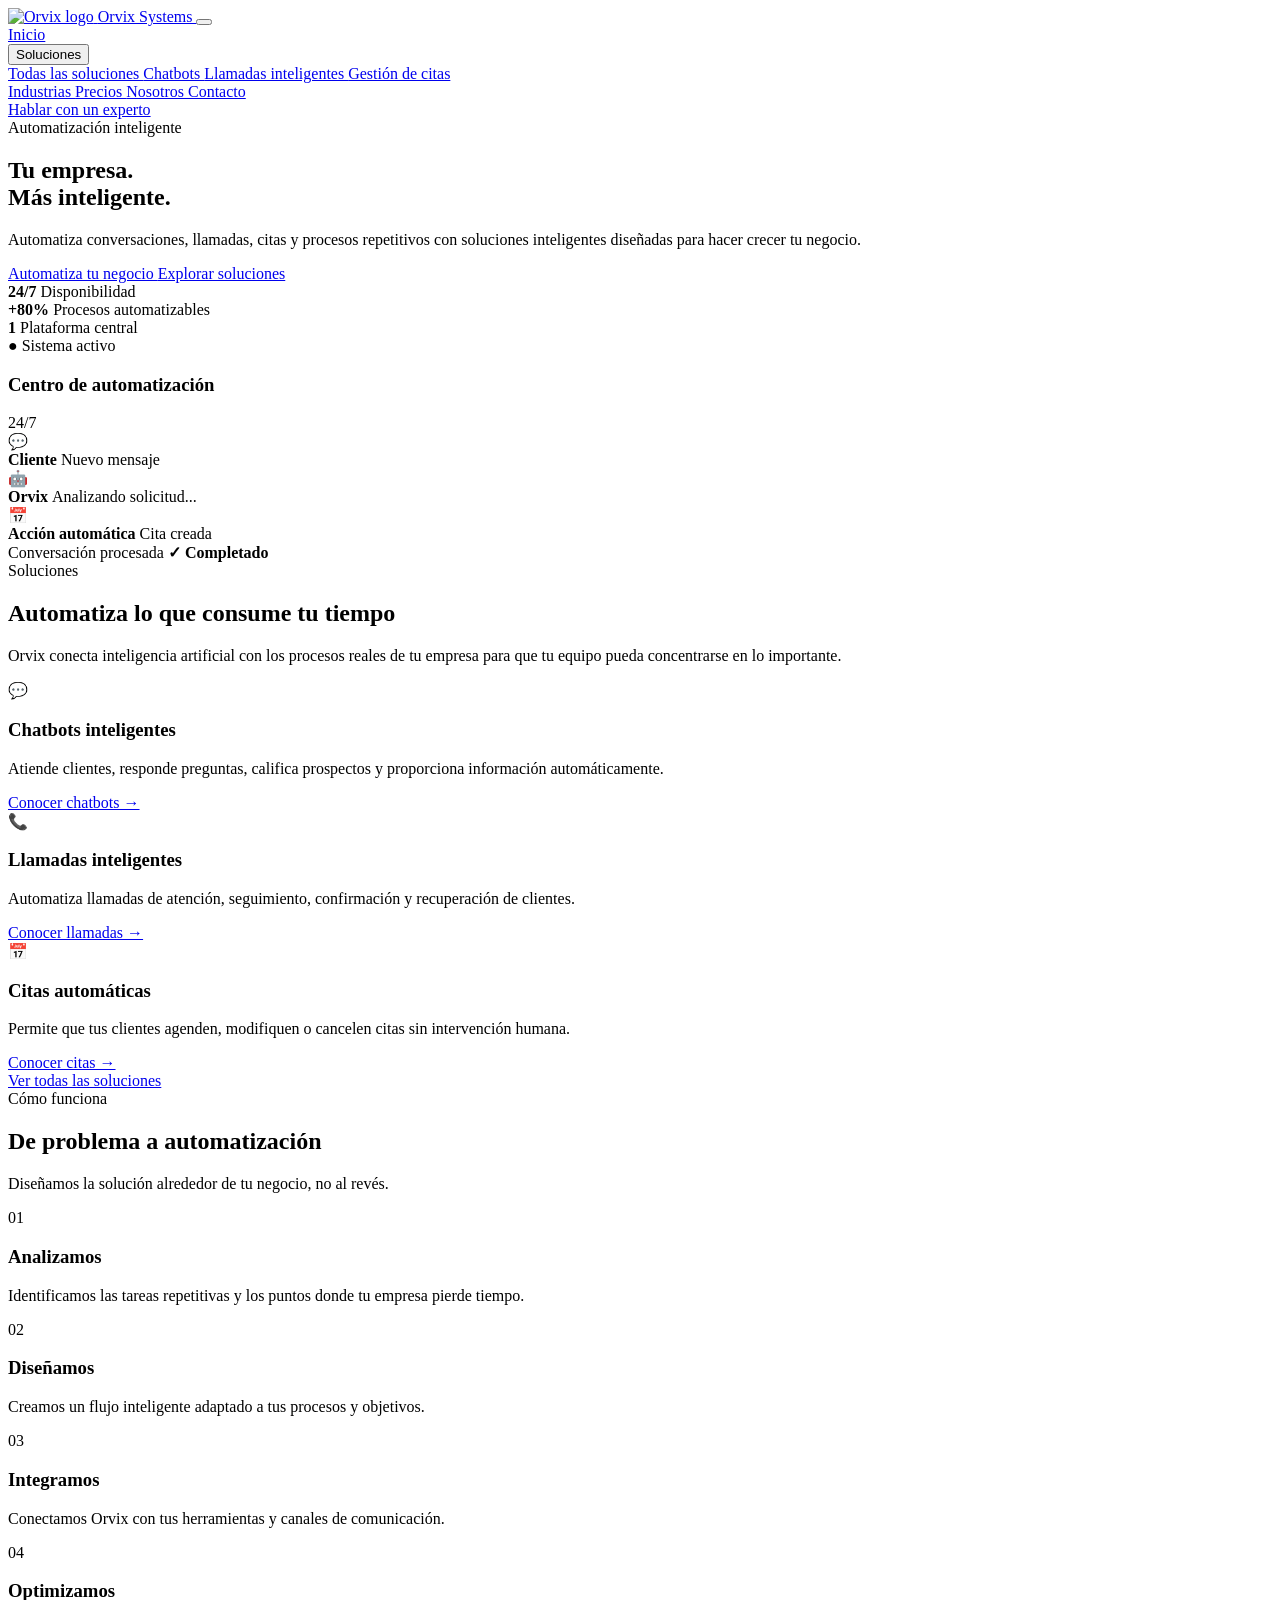
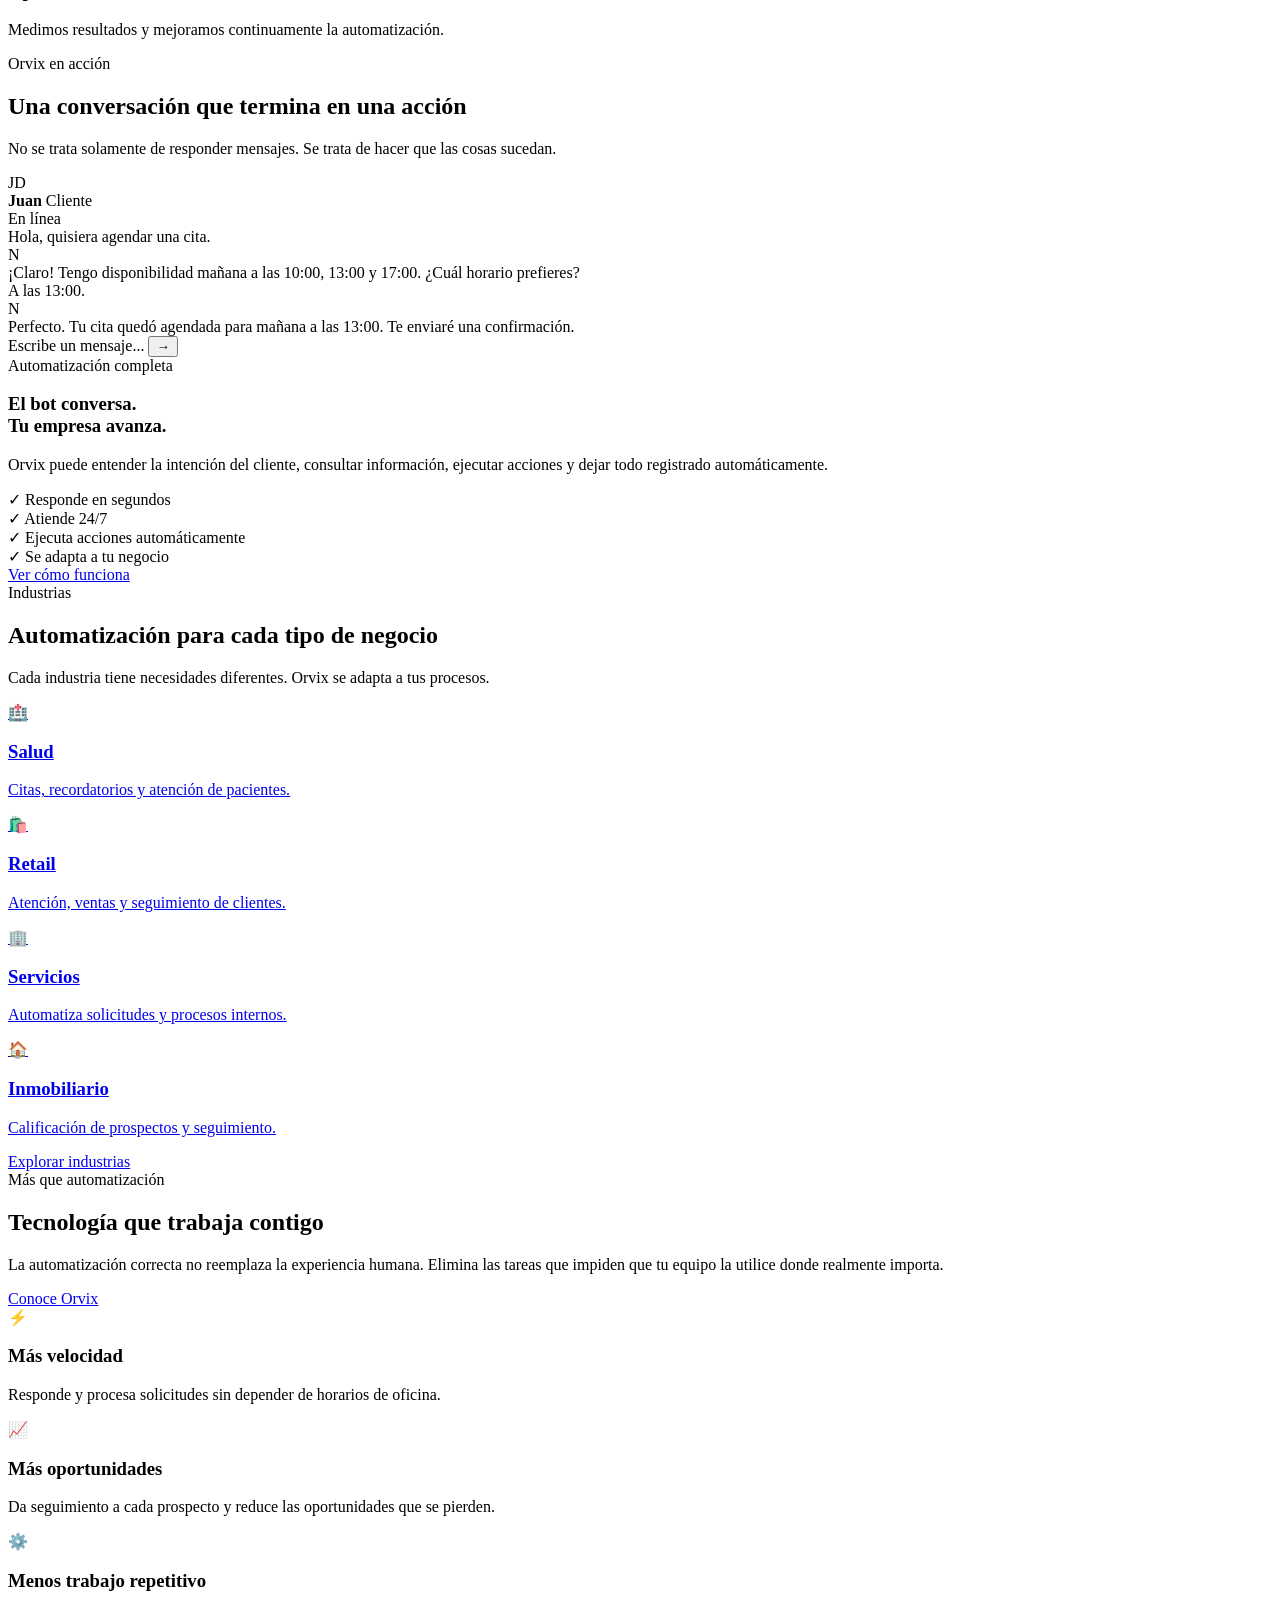
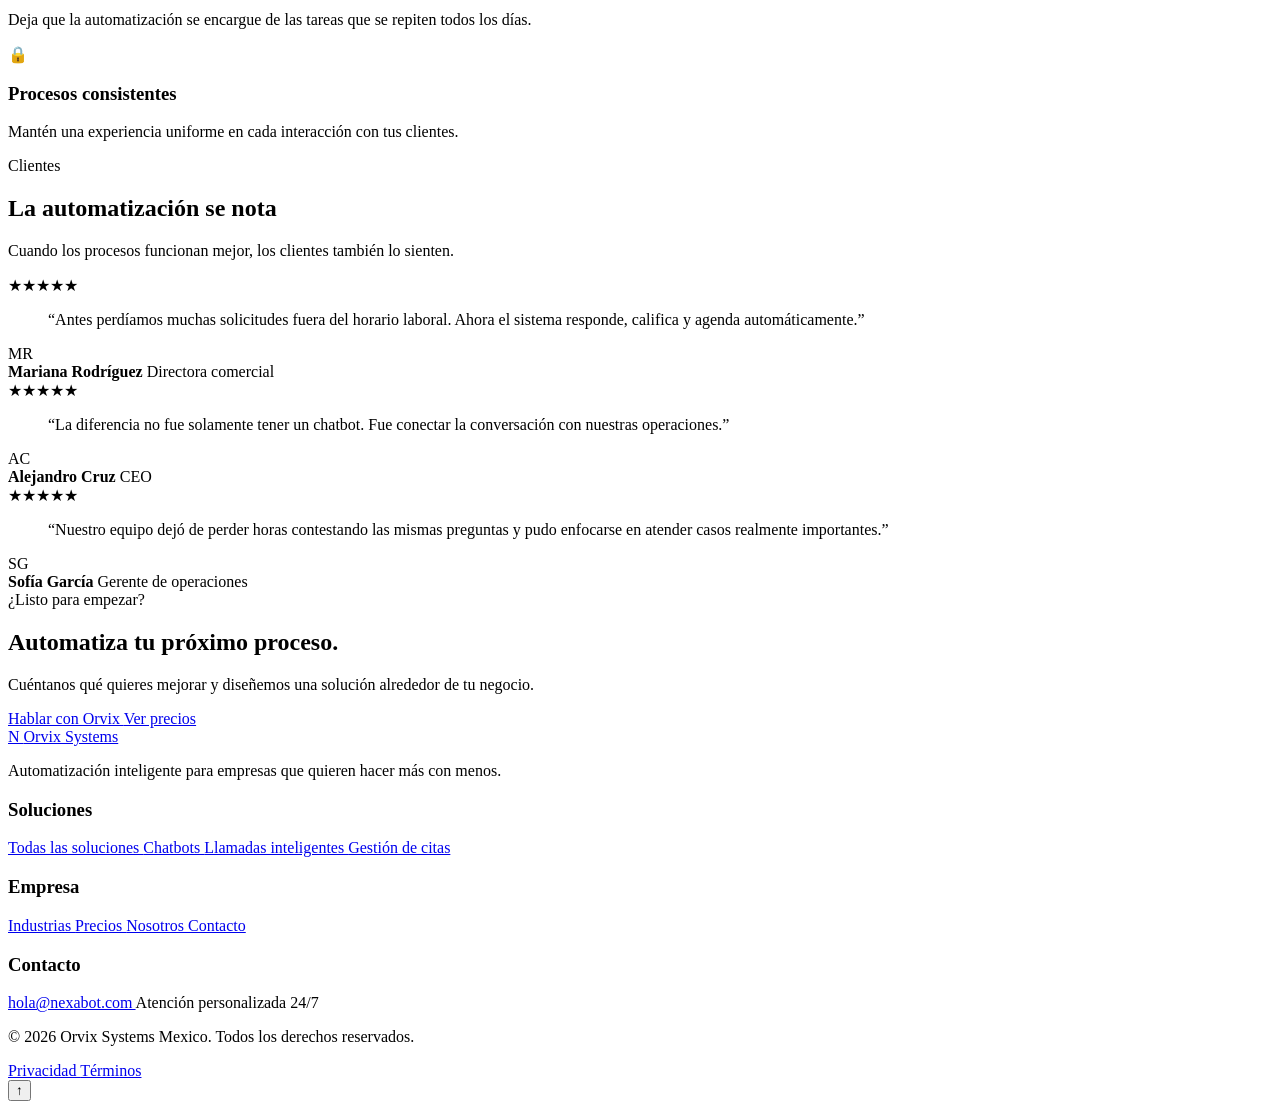
==== index.html @ 1e793311 "Add files via upload" ====
<!DOCTYPE html>
<html lang="es">
<head>
    <meta charset="UTF-8">

    <meta
        name="viewport"
        content="width=device-width, initial-scale=1.0"
    >

    <meta
        name="description"
        content="Orvix crea soluciones de automatización inteligente para empresas: chatbots, llamadas automatizadas, gestión de citas y atención al cliente."
    >

    <meta
        name="keywords"
        content="Orvix, automatización, inteligencia artificial, chatbots, llamadas automatizadas, citas, WhatsApp, atención al cliente"
    >

    <meta name="author" content="Orvix">

    <title>Orvix Systems | Automatización inteligente para empresas</title>

    <!-- Icono del sitio -->
    <link rel="icon" href="img/logo_orvix.jpeg">

    <!-- Tipografía -->
    <link rel="preconnect" href="https://fonts.googleapis.com">
    <link rel="preconnect" href="https://fonts.gstatic.com" crossorigin>

    <link
        href="https://fonts.googleapis.com/css2?family=Inter:wght@400;500;600;700;800&display=swap"
        rel="stylesheet"
    >

    <!-- Hojas de estilo CSS -->
    <link rel="stylesheet" href="css/style.css">
    <link rel="stylesheet" href="css/responsibe.css">
</head>

<body>

    <!-- =========================================================
         ENCABEZADO
    ========================================================== -->

    <header class="site-header">

        <div class="container">

            <nav class="navbar">

                <!-- Logotipo -->
                <a href="index.html" class="logo" aria-label="Orvix inicio">

                    <span class="logo-mark">
                        <img src="img/logo_orvix.png" alt="Orvix logo" width="30" height="30">
                    </span>

                    <span class="logo-text">
                        Orvix Systems
                    </span>

                </a>

                <!-- Menú móvil -->
                <button
                    class="nav-toggle"
                    type="button"
                    aria-label="Abrir menú"
                    aria-expanded="false"
                    aria-controls="main-menu"
                >
                    <i class="icon-menu"></i>
                </button>

                <!-- Navegación -->
                <div class="nav-menu" id="main-menu">

                    <a href="index.html" class="nav-link active">
                        Inicio
                    </a>

                    <div class="nav-dropdown">

                        <button
                            type="button"
                            class="nav-link nav-dropdown-toggle"
                            aria-expanded="false"
                        >
                            Soluciones
                        </button>

                        <div class="nav-dropdown-menu">

                            <a
                                href="soluciones.html"
                                class="nav-dropdown-link"
                            >
                                Todas las soluciones
                            </a>

                            <a
                                href="chatbots.html"
                                class="nav-dropdown-link"
                            >
                                Chatbots
                            </a>

                            <a
                                href="llamadas.html"
                                class="nav-dropdown-link"
                            >
                                Llamadas inteligentes
                            </a>

                            <a
                                href="citas.html"
                                class="nav-dropdown-link"
                            >
                                Gestión de citas
                            </a>

                        </div>

                    </div>

                    <a href="industrias.html" class="nav-link">
                        Industrias
                    </a>

                    <a href="precios.html" class="nav-link">
                        Precios
                    </a>

                    <a href="nosotros.html" class="nav-link">
                        Nosotros
                    </a>

                    <a href="contacto.html" class="nav-link">
                        Contacto
                    </a>

                    <div class="nav-actions">

                        <a
                            href="contacto.html"
                            class="btn btn-primary btn-sm"
                        >
                            Hablar con un experto
                        </a>

                    </div>

                </div>

            </nav>

        </div>

    </header>

    <main>

        <!-- =====================================================
             PORTADA
        ====================================================== -->

        <section class="hero">

            <div class="container">

                <div class="hero-content">

                    <div>

                        <span class="hero-label">
                            Automatización inteligente
                        </span>

                        <h1 class="hero-title">
                            Tu empresa.
                            <br>
                            Más inteligente.
                        </h1>

                        <p class="hero-description">
                            Automatiza conversaciones, llamadas, citas y
                            procesos repetitivos con soluciones inteligentes
                            diseñadas para hacer crecer tu negocio.
                        </p>

                        <div class="hero-actions">

                            <a
                                href="contacto.html"
                                class="btn btn-primary btn-lg"
                            >
                                Automatiza tu negocio
                            </a>

                            <a
                                href="#soluciones"
                                class="btn btn-secondary btn-lg"
                            >
                                Explorar soluciones
                            </a>

                        </div>

                        <div class="hero-trust">

                            <div class="hero-trust-item">
                                <strong>24/7</strong>
                                <span>Disponibilidad</span>
                            </div>

                            <div class="hero-trust-item">
                                <strong>+80%</strong>
                                <span>Procesos automatizables</span>
                            </div>

                            <div class="hero-trust-item">
                                <strong>1</strong>
                                <span>Plataforma central</span>
                            </div>

                        </div>

                    </div>

                    <!-- Elementos visuales de la portada -->
                    <div class="hero-visual">

                        <div class="card automation-preview">

                            <div class="automation-header">

                                <div>
                                    <span class="badge badge-green">
                                        ● Sistema activo
                                    </span>

                                    <h3 class="card-title">
                                        Centro de automatización
                                    </h3>
                                </div>

                                <span class="automation-status">
                                    24/7
                                </span>

                            </div>

                            <div class="automation-flow">

                                <div class="automation-node">

                                    <div class="card-icon">
                                        💬
                                    </div>

                                    <div>
                                        <strong>
                                            Cliente
                                        </strong>

                                        <span>
                                            Nuevo mensaje
                                        </span>
                                    </div>

                                </div>

                                <div class="automation-line"></div>

                                <div class="automation-node">

                                    <div class="card-icon card-icon--green">
                                        🤖
                                    </div>

                                    <div>
                                        <strong>
                                            Orvix
                                        </strong>

                                        <span>
                                            Analizando solicitud...
                                        </span>
                                    </div>

                                </div>

                                <div class="automation-line"></div>

                                <div class="automation-node">

                                    <div class="card-icon">
                                        📅
                                    </div>

                                    <div>
                                        <strong>
                                            Acción automática
                                        </strong>

                                        <span>
                                            Cita creada
                                        </span>
                                    </div>

                                </div>

                            </div>

                            <div class="automation-footer">

                                <span>
                                    Conversación procesada
                                </span>

                                <strong>
                                    ✓ Completado
                                </strong>

                            </div>

                        </div>

                    </div>

                </div>

            </div>

        </section>

        <!-- =====================================================
             SOLUCIONES
        ====================================================== -->

        <section
            class="section"
            id="soluciones"
        >

            <div class="container">

                <div class="section-header">

                    <span class="section-label">
                        Soluciones
                    </span>

                    <h2 class="section-title">
                        Automatiza lo que consume tu tiempo
                    </h2>

                    <p class="section-description">
                        Orvix conecta inteligencia artificial con los
                        procesos reales de tu empresa para que tu equipo
                        pueda concentrarse en lo importante.
                    </p>

                </div>

                <div class="grid grid-3">

                    <!-- Chatbots -->

                    <article class="card card-hover fade-up">

                        <div class="card-body">

                            <div class="card-icon">
                                💬
                            </div>

                            <h3 class="card-title">
                                Chatbots inteligentes
                            </h3>

                            <p class="card-description">
                                Atiende clientes, responde preguntas,
                                califica prospectos y proporciona información
                                automáticamente.
                            </p>

                            <a
                                href="chatbots.html"
                                class="btn btn-text"
                            >
                                Conocer chatbots →
                            </a>

                        </div>

                    </article>

                    <!-- Llamadas -->

                    <article class="card card-hover fade-up">

                        <div class="card-body">

                            <div class="card-icon card-icon--green">
                                📞
                            </div>

                            <h3 class="card-title">
                                Llamadas inteligentes
                            </h3>

                            <p class="card-description">
                                Automatiza llamadas de atención, seguimiento,
                                confirmación y recuperación de clientes.
                            </p>

                            <a
                                href="llamadas.html"
                                class="btn btn-text"
                            >
                                Conocer llamadas →
                            </a>

                        </div>

                    </article>

                    <!-- Citas -->

                    <article class="card card-hover fade-up">

                        <div class="card-body">

                            <div class="card-icon">
                                📅
                            </div>

                            <h3 class="card-title">
                                Citas automáticas
                            </h3>

                            <p class="card-description">
                                Permite que tus clientes agenden, modifiquen
                                o cancelen citas sin intervención humana.
                            </p>

                            <a
                                href="citas.html"
                                class="btn btn-text"
                            >
                                Conocer citas →
                            </a>

                        </div>

                    </article>

                </div>

                <div class="section-action">

                    <a
                        href="soluciones.html"
                        class="btn btn-secondary"
                    >
                        Ver todas las soluciones
                    </a>

                </div>

            </div>

        </section>

        <!-- =====================================================
             CÓMO FUNCIONA
        ====================================================== -->

        <section class="section section-light">

            <div class="container">

                <div class="section-header">

                    <span class="section-label">
                        Cómo funciona
                    </span>

                    <h2 class="section-title">
                        De problema a automatización
                    </h2>

                    <p class="section-description">
                        Diseñamos la solución alrededor de tu negocio,
                        no al revés.
                    </p>

                </div>

                <div class="grid grid-4">

                    <article class="card fade-up">

                        <div class="card-body">

                            <div class="step-number">
                                01
                            </div>

                            <h3 class="card-title">
                                Analizamos
                            </h3>

                            <p class="card-description">
                                Identificamos las tareas repetitivas y los
                                puntos donde tu empresa pierde tiempo.
                            </p>

                        </div>

                    </article>

                    <article class="card fade-up">

                        <div class="card-body">

                            <div class="step-number">
                                02
                            </div>

                            <h3 class="card-title">
                                Diseñamos
                            </h3>

                            <p class="card-description">
                                Creamos un flujo inteligente adaptado a tus
                                procesos y objetivos.
                            </p>

                        </div>

                    </article>

                    <article class="card fade-up">

                        <div class="card-body">

                            <div class="step-number">
                                03
                            </div>

                            <h3 class="card-title">
                                Integramos
                            </h3>

                            <p class="card-description">
                                Conectamos Orvix con tus herramientas y
                                canales de comunicación.
                            </p>

                        </div>

                    </article>

                    <article class="card fade-up">

                        <div class="card-body">

                            <div class="step-number">
                                04
                            </div>

                            <h3 class="card-title">
                                Optimizamos
                            </h3>

                            <p class="card-description">
                                Medimos resultados y mejoramos continuamente
                                la automatización.
                            </p>

                        </div>

                    </article>

                </div>

            </div>

        </section>

        <!-- =====================================================
             DEMOSTRACIÓN
        ====================================================== -->

        <section class="section">

            <div class="container">

                <div class="section-header">

                    <span class="section-label">
                        Orvix en acción
                    </span>

                    <h2 class="section-title">
                        Una conversación que termina en una acción
                    </h2>

                    <p class="section-description">
                        No se trata solamente de responder mensajes.
                        Se trata de hacer que las cosas sucedan.
                    </p>

                </div>

                <div class="demo-wrapper">

                    <div class="demo-panel">

                        <div class="demo-panel-header">

                            <div class="demo-user">

                                <div class="demo-avatar">
                                    JD
                                </div>

                                <div>

                                    <strong>
                                        Juan
                                    </strong>

                                    <span>
                                        Cliente
                                    </span>

                                </div>

                            </div>

                            <span class="badge badge-green">
                                En línea
                            </span>

                        </div>

                        <div class="chat-messages">

                            <div class="chat-message user">

                                <div class="chat-bubble">
                                    Hola, quisiera agendar una cita.
                                </div>

                            </div>

                            <div class="chat-message bot">

                                <div class="chat-avatar">
                                    N
                                </div>

                                <div class="chat-bubble">
                                    ¡Claro! Tengo disponibilidad mañana
                                    a las 10:00, 13:00 y 17:00.
                                    ¿Cuál horario prefieres?
                                </div>

                            </div>

                            <div class="chat-message user">

                                <div class="chat-bubble">
                                    A las 13:00.
                                </div>

                            </div>

                            <div class="chat-message bot">

                                <div class="chat-avatar">
                                    N
                                </div>

                                <div class="chat-bubble">
                                    Perfecto. Tu cita quedó agendada para
                                    mañana a las 13:00. Te enviaré una
                                    confirmación.
                                </div>

                            </div>

                            <div class="typing-indicator">

                                <span></span>
                                <span></span>
                                <span></span>

                            </div>

                        </div>

                        <div class="demo-input">

                            <span>
                                Escribe un mensaje...
                            </span>

                            <button type="button">
                                →
                            </button>

                        </div>

                    </div>

                    <div class="demo-info">

                        <span class="section-label">
                            Automatización completa
                        </span>

                        <h3 class="section-title">
                            El bot conversa.
                            <br>
                            Tu empresa avanza.
                        </h3>

                        <p class="section-description">
                            Orvix puede entender la intención del cliente,
                            consultar información, ejecutar acciones y dejar
                            todo registrado automáticamente.
                        </p>

                        <div class="demo-features">

                            <div class="demo-feature">

                                <span class="feature-check">
                                    ✓
                                </span>

                                <span>
                                    Responde en segundos
                                </span>

                            </div>

                            <div class="demo-feature">

                                <span class="feature-check">
                                    ✓
                                </span>

                                <span>
                                    Atiende 24/7
                                </span>

                            </div>

                            <div class="demo-feature">

                                <span class="feature-check">
                                    ✓
                                </span>

                                <span>
                                    Ejecuta acciones automáticamente
                                </span>

                            </div>

                            <div class="demo-feature">

                                <span class="feature-check">
                                    ✓
                                </span>

                                <span>
                                    Se adapta a tu negocio
                                </span>

                            </div>

                        </div>

                        <a
                            href="chatbots.html"
                            class="btn btn-primary"
                        >
                            Ver cómo funciona
                        </a>

                    </div>

                </div>

            </div>

        </section>

        <!-- =====================================================
             INDUSTRIAS
        ====================================================== -->

        <section class="section section-light">

            <div class="container">

                <div class="section-header">

                    <span class="section-label">
                        Industrias
                    </span>

                    <h2 class="section-title">
                        Automatización para cada tipo de negocio
                    </h2>

                    <p class="section-description">
                        Cada industria tiene necesidades diferentes.
                        Orvix se adapta a tus procesos.
                    </p>

                </div>

                <div class="grid grid-4">

                    <a
                        href="industrias.html#salud"
                        class="card card-hover fade-up"
                    >

                        <div class="card-body">

                            <div class="card-icon">
                                🏥
                            </div>

                            <h3 class="card-title">
                                Salud
                            </h3>

                            <p class="card-description">
                                Citas, recordatorios y atención de pacientes.
                            </p>

                        </div>

                    </a>

                    <a
                        href="industrias.html#retail"
                        class="card card-hover fade-up"
                    >

                        <div class="card-body">

                            <div class="card-icon card-icon--green">
                                🛍️
                            </div>

                            <h3 class="card-title">
                                Retail
                            </h3>

                            <p class="card-description">
                                Atención, ventas y seguimiento de clientes.
                            </p>

                        </div>

                    </a>

                    <a
                        href="industrias.html#servicios"
                        class="card card-hover fade-up"
                    >

                        <div class="card-body">

                            <div class="card-icon">
                                🏢
                            </div>

                            <h3 class="card-title">
                                Servicios
                            </h3>

                            <p class="card-description">
                                Automatiza solicitudes y procesos internos.
                            </p>

                        </div>

                    </a>

                    <a
                        href="industrias.html#inmobiliario"
                        class="card card-hover fade-up"
                    >

                        <div class="card-body">

                            <div class="card-icon card-icon--green">
                                🏠
                            </div>

                            <h3 class="card-title">
                                Inmobiliario
                            </h3>

                            <p class="card-description">
                                Calificación de prospectos y seguimiento.
                            </p>

                        </div>

                    </a>

                </div>

                <div class="section-action">

                    <a
                        href="industrias.html"
                        class="btn btn-secondary"
                    >
                        Explorar industrias
                    </a>

                </div>

            </div>

        </section>

        <!-- =====================================================
             BENEFICIOS
        ====================================================== -->

        <section class="section">

            <div class="container">

                <div class="benefits-layout">

                    <div>

                        <span class="section-label">
                            Más que automatización
                        </span>

                        <h2 class="section-title">
                            Tecnología que trabaja contigo
                        </h2>

                        <p class="section-description">
                            La automatización correcta no reemplaza la
                            experiencia humana. Elimina las tareas que
                            impiden que tu equipo la utilice donde realmente
                            importa.
                        </p>

                        <a
                            href="nosotros.html"
                            class="btn btn-secondary"
                        >
                            Conoce Orvix
                        </a>

                    </div>

                    <div class="benefits-list">

                        <div class="benefit-item">

                            <div class="benefit-icon">
                                ⚡
                            </div>

                            <div>

                                <h3>
                                    Más velocidad
                                </h3>

                                <p>
                                    Responde y procesa solicitudes sin
                                    depender de horarios de oficina.
                                </p>

                            </div>

                        </div>

                        <div class="benefit-item">

                            <div class="benefit-icon">
                                📈
                            </div>

                            <div>

                                <h3>
                                    Más oportunidades
                                </h3>

                                <p>
                                    Da seguimiento a cada prospecto y reduce
                                    las oportunidades que se pierden.
                                </p>

                            </div>

                        </div>

                        <div class="benefit-item">

                            <div class="benefit-icon">
                                ⚙️
                            </div>

                            <div>

                                <h3>
                                    Menos trabajo repetitivo
                                </h3>

                                <p>
                                    Deja que la automatización se encargue
                                    de las tareas que se repiten todos los
                                    días.
                                </p>

                            </div>

                        </div>

                        <div class="benefit-item">

                            <div class="benefit-icon">
                                🔒
                            </div>

                            <div>

                                <h3>
                                    Procesos consistentes
                                </h3>

                                <p>
                                    Mantén una experiencia uniforme en cada
                                    interacción con tus clientes.
                                </p>

                            </div>

                        </div>

                    </div>

                </div>

            </div>

        </section>

        <!-- =====================================================
             TESTIMONIOS
        ====================================================== -->

        <section class="section section-light">

            <div class="container">

                <div class="section-header">

                    <span class="section-label">
                        Clientes
                    </span>

                    <h2 class="section-title">
                        La automatización se nota
                    </h2>

                    <p class="section-description">
                        Cuando los procesos funcionan mejor, los clientes
                        también lo sienten.
                    </p>

                </div>

                <div class="grid grid-3">

                    <article class="testimonial-card fade-up">

                        <div class="testimonial-rating">
                            ★★★★★
                        </div>

                        <blockquote>
                            “Antes perdíamos muchas solicitudes fuera del
                            horario laboral. Ahora el sistema responde,
                            califica y agenda automáticamente.”
                        </blockquote>

                        <div class="testimonial-author">

                            <div class="testimonial-avatar">
                                MR
                            </div>

                            <div>
                                <strong>
                                    Mariana Rodríguez
                                </strong>

                                <span>
                                    Directora comercial
                                </span>
                            </div>

                        </div>

                    </article>

                    <article class="testimonial-card fade-up">

                        <div class="testimonial-rating">
                            ★★★★★
                        </div>

                        <blockquote>
                            “La diferencia no fue solamente tener un chatbot.
                            Fue conectar la conversación con nuestras
                            operaciones.”
                        </blockquote>

                        <div class="testimonial-author">

                            <div class="testimonial-avatar">
                                AC
                            </div>

                            <div>
                                <strong>
                                    Alejandro Cruz
                                </strong>

                                <span>
                                    CEO
                                </span>
                            </div>

                        </div>

                    </article>

                    <article class="testimonial-card fade-up">

                        <div class="testimonial-rating">
                            ★★★★★
                        </div>

                        <blockquote>
                            “Nuestro equipo dejó de perder horas contestando
                            las mismas preguntas y pudo enfocarse en atender
                            casos realmente importantes.”
                        </blockquote>

                        <div class="testimonial-author">

                            <div class="testimonial-avatar">
                                SG
                            </div>

                            <div>
                                <strong>
                                    Sofía García
                                </strong>

                                <span>
                                    Gerente de operaciones
                                </span>

                            </div>

                        </div>

                    </article>

                </div>

            </div>

        </section>

        <!-- =====================================================
             LLAMADO A LA ACCIÓN
        ====================================================== -->

        <section class="section cta-section">

            <div class="container">

                <div class="cta">

                    <div>

                        <span class="section-label">
                            ¿Listo para empezar?
                        </span>

                        <h2>
                            Automatiza tu próximo proceso.
                        </h2>

                        <p>
                            Cuéntanos qué quieres mejorar y diseñemos una
                            solución alrededor de tu negocio.
                        </p>

                    </div>

                    <div class="cta-actions">

                        <a
                            href="contacto.html"
                            class="btn btn-primary btn-lg"
                        >
                            Hablar con Orvix
                        </a>

                        <a
                            href="precios.html"
                            class="btn btn-secondary btn-lg"
                        >
                            Ver precios
                        </a>

                    </div>

                </div>

            </div>

        </section>

    </main>

    <!-- =========================================================
         PIE DE PÁGINA
    ========================================================== -->

    <footer class="site-footer">

        <div class="container">

            <div class="footer-grid">

                <!-- Marca -->

                <div class="footer-brand">

                    <a
                        href="index.html"
                        class="logo"
                    >

                        <span class="logo-mark">
                            N
                        </span>

                        <span class="logo-text">
                            Orvix Systems
                        </span>

                    </a>

                    <p>
                        Automatización inteligente para empresas que
                        quieren hacer más con menos.
                    </p>

                </div>

                <!-- Soluciones -->

                <div class="footer-column">

                    <h3>
                        Soluciones
                    </h3>

                    <a href="soluciones.html">
                        Todas las soluciones
                    </a>

                    <a href="chatbots.html">
                        Chatbots
                    </a>

                    <a href="llamadas.html">
                        Llamadas inteligentes
                    </a>

                    <a href="citas.html">
                        Gestión de citas
                    </a>

                </div>

                <!-- Empresa -->

                <div class="footer-column">

                    <h3>
                        Empresa
                    </h3>

                    <a href="industrias.html">
                        Industrias
                    </a>

                    <a href="precios.html">
                        Precios
                    </a>

                    <a href="nosotros.html">
                        Nosotros
                    </a>

                    <a href="contacto.html">
                        Contacto
                    </a>

                </div>

                <!-- Contacto -->

                <div class="footer-column">

                    <h3>
                        Contacto
                    </h3>

                    <a href="mailto:hola@nexabot.com">
                        hola@nexabot.com
                    </a>

                    <span>
                        Atención personalizada
                    </span>

                    <span>
                        24/7
                    </span>

                </div>

            </div>

            <div class="footer-bottom">

                <p>
                    © 2026 Orvix Systems Mexico. Todos los derechos reservados.
                </p>

                <div class="footer-legal">

                    <a href="#">
                        Privacidad
                    </a>

                    <a href="#">
                        Términos
                    </a>

                </div>

            </div>

        </div>

    </footer>

    <!-- =========================================================
         BOTÓN PARA VOLVER AL INICIO
    ========================================================== -->

    <button
        type="button"
        class="back-to-top"
        data-back-to-top
        aria-label="Volver arriba"
    >
        ↑
    </button>

    <!-- =========================================================
         JAVASCRIPT
    ========================================================== -->

    <script src="js/main.js"></script>

    <script
    src="https://link.digitalownersystem.com/js/external-tracking.js"
    data-tracking-id="tk_594acd9ea93d4fae8b400f0cfb126860">
    </script>

</body>
</html>
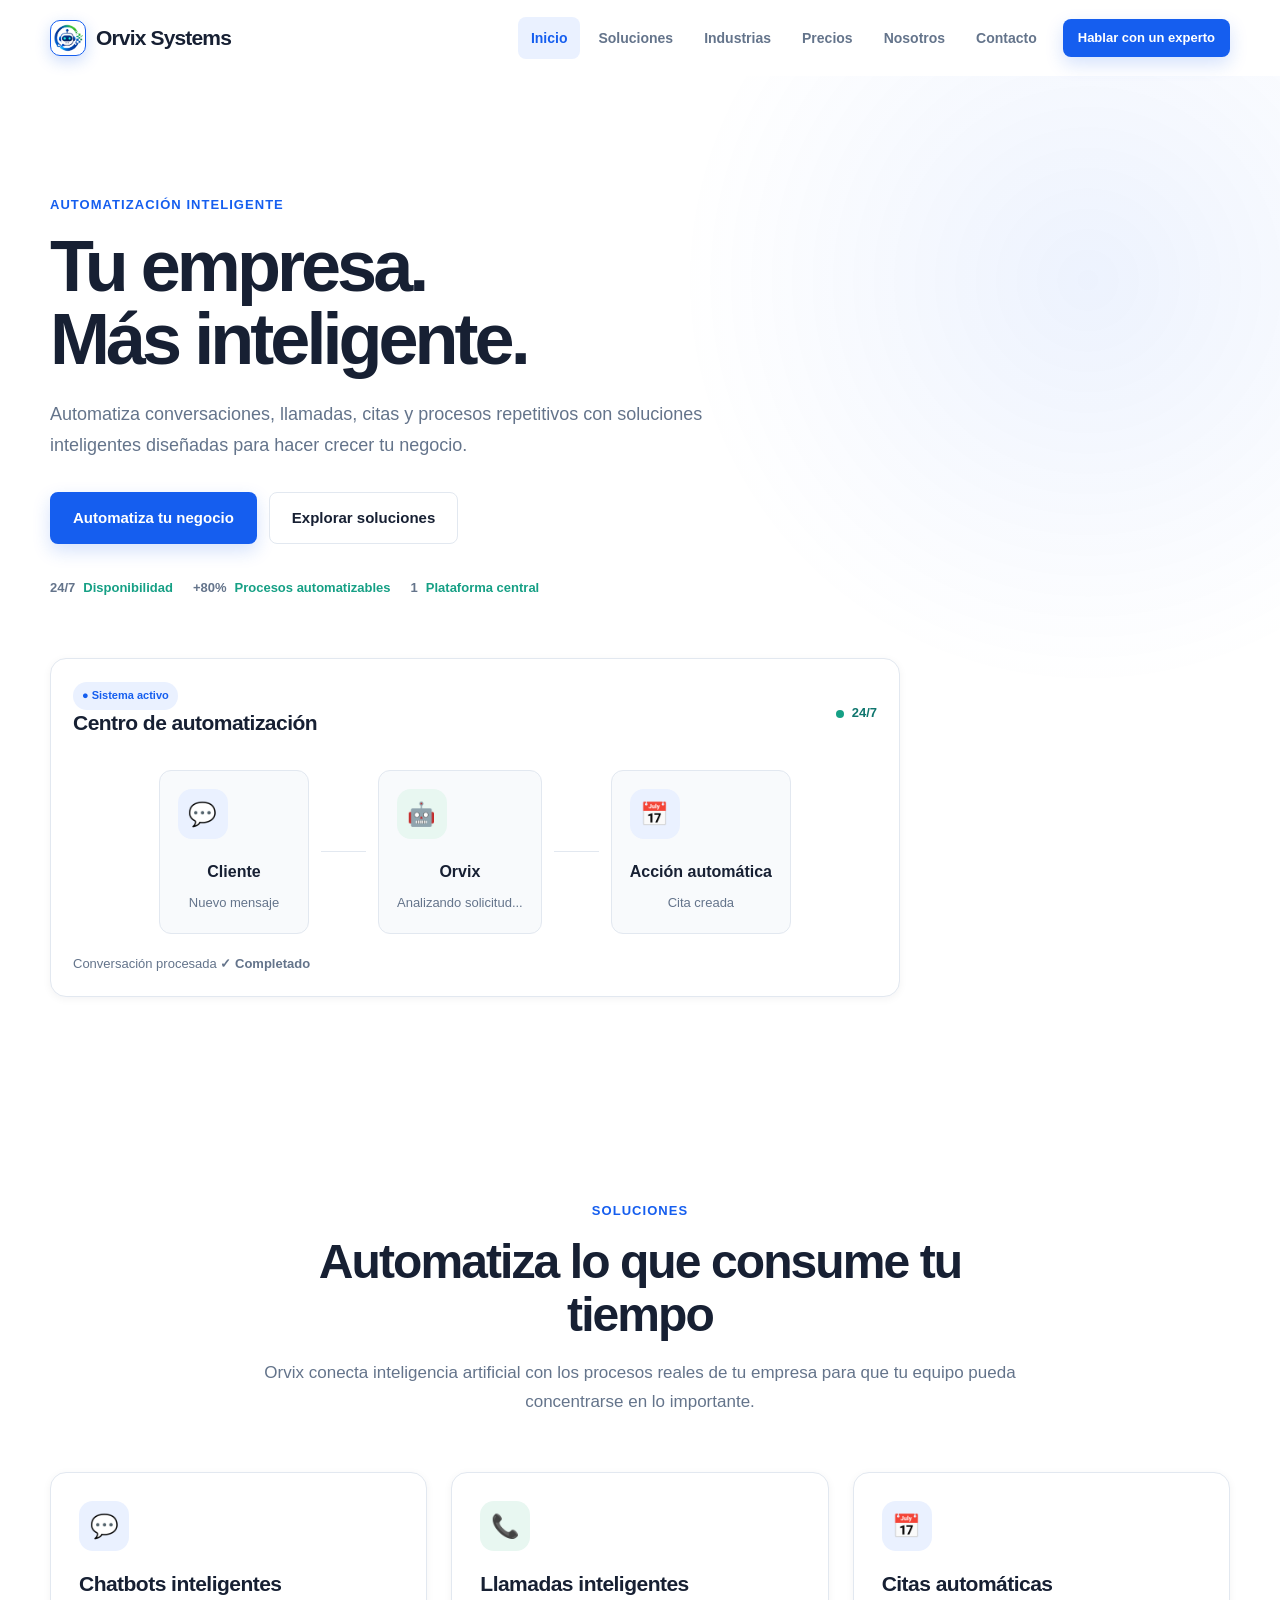
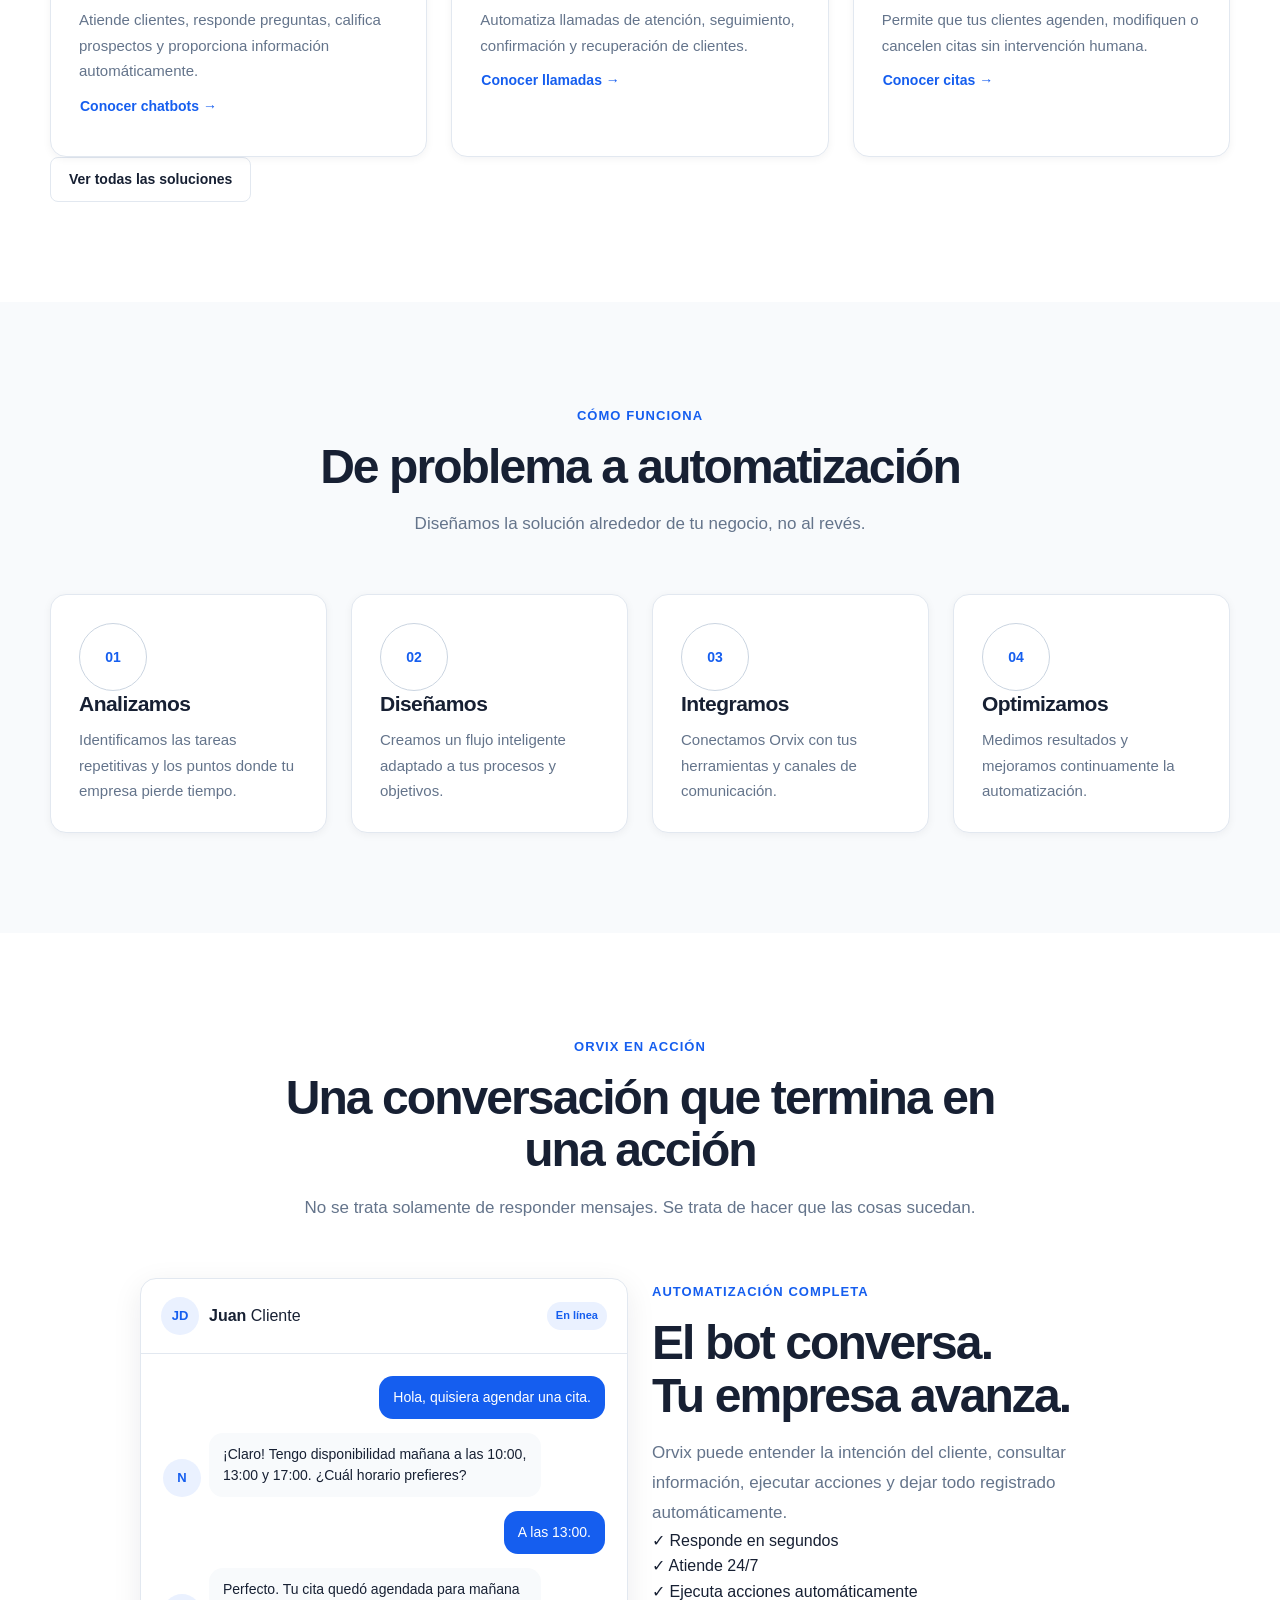
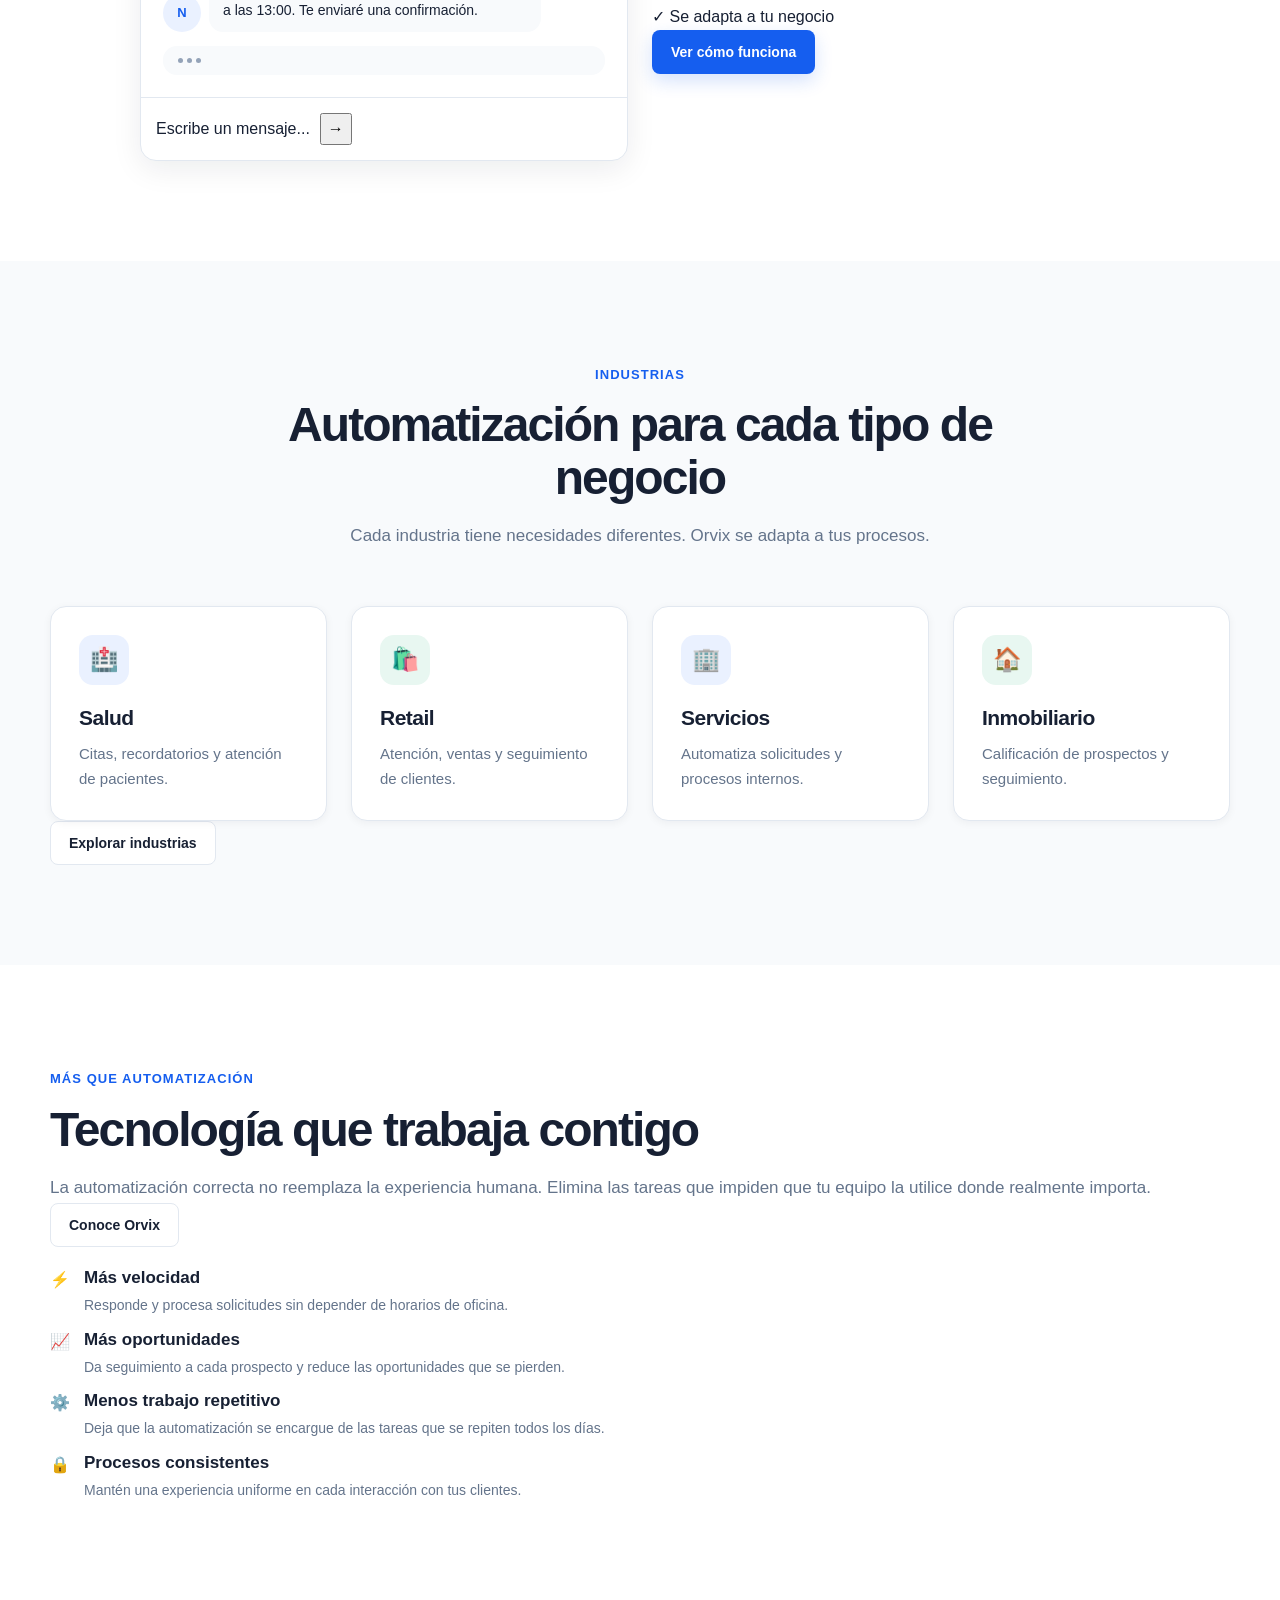
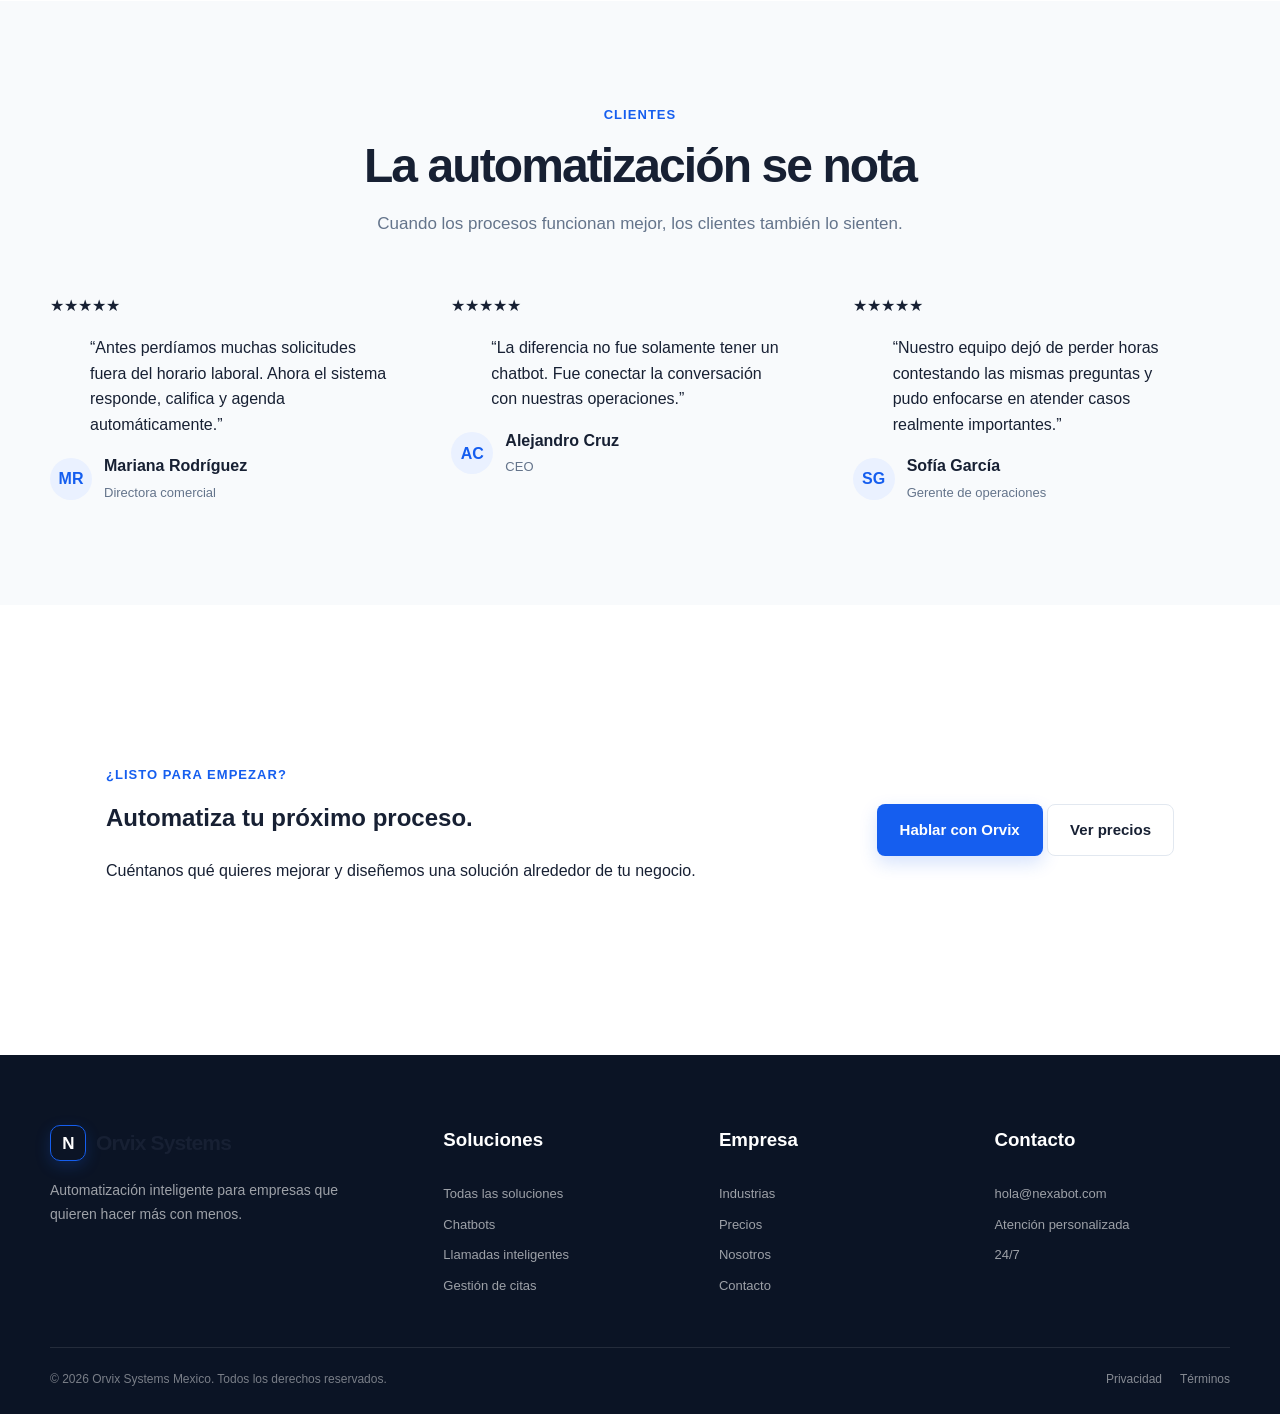
==== commit b5377cf9: "Update index.html" ====
--- a/index.html
+++ b/index.html
@@ -1410,9 +1410,9 @@
 
     <script src="js/main.js"></script>
 
-    <script
-    src="https://link.digitalownersystem.com/js/external-tracking.js"
-    data-tracking-id="tk_594acd9ea93d4fae8b400f0cfb126860">
+    <script>
+      src = "https://link.digitalownersystem.com/js/external-tracking.js"
+      data-tracking-id = >"tk_594acd9ea93d4fae8b400f0cfb126860"
     </script>
 
 </body>
--- a/css/style.css
+++ b/css/style.css
@@ -0,0 +1,2027 @@
+/* =========================================================
+   NEXABOT
+   MAIN STYLESHEET
+========================================================= */
+
+
+/* =========================================================
+   ROOT
+========================================================= */
+
+:root {
+    --primary: #155eef;
+    --primary-dark: #123b6d;
+    --primary-light: #eaf1ff;
+
+    --green: #16a085;
+    --green-dark: #0f766e;
+    --green-light: #e8f7f1;
+
+    --white: #ffffff;
+    --black: #0f172a;
+
+    --text: #172033;
+    --text-secondary: #64748b;
+    --text-light: #94a3b8;
+
+    --bg: #ffffff;
+    --bg-light: #f8fafc;
+    --bg-soft: #f1f5f9;
+
+    --border: #e2e8f0;
+    --border-light: #edf2f7;
+
+    --danger: #dc2626;
+
+    --shadow-sm: 0 2px 8px rgba(15, 23, 42, 0.05);
+    --shadow: 0 8px 30px rgba(15, 23, 42, 0.08);
+    --shadow-lg: 0 20px 50px rgba(15, 23, 42, 0.12);
+
+    --radius-sm: 8px;
+    --radius: 12px;
+    --radius-lg: 16px;
+    --radius-xl: 24px;
+    --radius-full: 999px;
+
+    --container: 1180px;
+
+    --header-height: 76px;
+
+    --transition: 0.25s ease;
+
+    --font:
+        "Inter",
+        -apple-system,
+        BlinkMacSystemFont,
+        "Segoe UI",
+        Roboto,
+        Helvetica,
+        Arial,
+        sans-serif;
+}
+
+
+/* =========================================================
+   RESET
+========================================================= */
+
+*,
+*::before,
+*::after {
+    box-sizing: border-box;
+}
+
+html {
+    scroll-behavior: smooth;
+    scroll-padding-top: 90px;
+}
+
+body {
+    margin: 0;
+    padding: 0;
+
+    font-family: var(--font);
+    font-size: 16px;
+    line-height: 1.6;
+
+    color: var(--text);
+    background: var(--bg);
+
+    -webkit-font-smoothing: antialiased;
+    text-rendering: optimizeLegibility;
+}
+
+body.menu-open {
+    overflow: hidden;
+}
+
+img {
+    display: block;
+    max-width: 100%;
+}
+
+button,
+input,
+textarea,
+select {
+    font: inherit;
+}
+
+button {
+    cursor: pointer;
+}
+
+a {
+    color: inherit;
+    text-decoration: none;
+}
+
+ul,
+ol {
+    margin: 0;
+    padding: 0;
+    list-style: none;
+}
+
+h1,
+h2,
+h3,
+h4,
+h5,
+h6,
+p {
+    margin-top: 0;
+}
+
+
+/* =========================================================
+   ACCESSIBILITY
+========================================================= */
+
+button:focus-visible,
+a:focus-visible,
+input:focus-visible,
+textarea:focus-visible,
+select:focus-visible {
+    outline: 3px solid rgba(21, 94, 239, 0.25);
+    outline-offset: 3px;
+}
+
+
+/* =========================================================
+   CONTAINER
+========================================================= */
+
+.container {
+    width: min(100% - 40px, var(--container));
+    margin-inline: auto;
+}
+
+
+/* =========================================================
+   SECTIONS
+========================================================= */
+
+.section {
+    padding: 100px 0;
+}
+
+.section-light {
+    background: var(--bg-light);
+}
+
+.section-blue {
+    background: var(--primary-dark);
+    color: var(--white);
+}
+
+.section-header {
+    max-width: 760px;
+    margin: 0 auto 55px;
+    text-align: center;
+}
+
+.section-header-left {
+    margin-left: 0;
+    text-align: left;
+}
+
+.section-label,
+.hero-label {
+    display: inline-flex;
+    align-items: center;
+
+    margin-bottom: 14px;
+
+    color: var(--primary);
+    font-size: 13px;
+    font-weight: 700;
+    letter-spacing: 0.08em;
+    text-transform: uppercase;
+}
+
+.section-blue .section-label {
+    color: #9fc0ff;
+}
+
+.section-title {
+    margin-bottom: 16px;
+
+    font-size: clamp(32px, 4vw, 48px);
+    line-height: 1.1;
+    letter-spacing: -0.04em;
+
+    color: var(--text);
+}
+
+.section-blue .section-title,
+.section-blue h2,
+.section-blue h3 {
+    color: var(--white);
+}
+
+.section-description {
+    margin-bottom: 0;
+
+    color: var(--text-secondary);
+    font-size: 17px;
+    line-height: 1.75;
+}
+
+.section-blue .section-description {
+    color: rgba(255, 255, 255, 0.75);
+}
+
+
+/* =========================================================
+   GRID
+========================================================= */
+
+.grid {
+    display: grid;
+    gap: 24px;
+}
+
+.grid-2 {
+    grid-template-columns: repeat(2, minmax(0, 1fr));
+}
+
+.grid-3 {
+    grid-template-columns: repeat(3, minmax(0, 1fr));
+}
+
+.grid-4 {
+    grid-template-columns: repeat(4, minmax(0, 1fr));
+}
+
+
+/* =========================================================
+   HEADER
+========================================================= */
+
+.site-header {
+    position: sticky;
+    top: 0;
+    z-index: 1000;
+
+    height: var(--header-height);
+
+    background: rgba(255, 255, 255, 0.96);
+    border-bottom: 1px solid transparent;
+
+    transition:
+        background var(--transition),
+        box-shadow var(--transition),
+        border-color var(--transition);
+}
+
+.site-header.scrolled {
+    border-color: var(--border);
+    box-shadow: var(--shadow-sm);
+    backdrop-filter: blur(14px);
+}
+
+.navbar {
+    position: relative;
+
+    height: var(--header-height);
+
+    display: flex;
+    align-items: center;
+    justify-content: space-between;
+}
+
+
+/* =========================================================
+   LOGO
+========================================================= */
+
+.logo {
+    display: inline-flex;
+    align-items: center;
+    gap: 10px;
+
+    flex-shrink: 0;
+
+    font-size: 21px;
+    font-weight: 800;
+    letter-spacing: -0.04em;
+}
+
+.logo-mark {
+    width: 36px;
+    height: 36px;
+
+    display: grid;
+    place-items: center;
+
+    border: 1px solid;
+    border-radius: 10px;
+    border-color: var(--primary);
+
+    background: transparent;
+    color: var(--white);
+
+    font-size: 17px;
+    font-weight: 800;
+
+    box-shadow: 0 5px 15px rgba(21, 94, 239, 0.22);
+}
+
+.logo-text {
+    color: var(--text);
+}
+
+.logo-text span {
+    color: var(--primary);
+}
+
+
+/* =========================================================
+   NAVIGATION
+========================================================= */
+
+.nav-menu {
+    display: flex;
+    align-items: center;
+    gap: 5px;
+
+    height: 100%;
+}
+
+.nav-link {
+    position: relative;
+
+    display: inline-flex;
+    align-items: center;
+    justify-content: center;
+    gap: 6px;
+
+    min-height: 42px;
+    padding: 8px 13px;
+
+    border: 0;
+    border-radius: var(--radius-sm);
+
+    background: transparent;
+    color: var(--text-secondary);
+
+    font-size: 14px;
+    font-weight: 600;
+
+    transition:
+        color var(--transition),
+        background var(--transition);
+}
+
+.nav-link:hover {
+    color: var(--primary);
+    background: var(--primary-light);
+}
+
+.nav-link.active {
+    color: var(--primary);
+    background: var(--primary-light);
+}
+
+.nav-arrow {
+    display: inline-block;
+
+    font-size: 14px;
+    line-height: 1;
+
+    transition: transform var(--transition);
+}
+
+.nav-dropdown.open .nav-arrow {
+    transform: rotate(180deg);
+}
+
+
+/* =========================================================
+   DESKTOP DROPDOWN
+========================================================= */
+
+.nav-dropdown {
+    position: relative;
+}
+
+.nav-dropdown-menu {
+    position: absolute;
+    top: calc(100% + 8px);
+    left: 0;
+
+    min-width: 220px;
+
+    padding: 8px;
+
+    background: var(--white);
+    border: 1px solid var(--border);
+    border-radius: var(--radius);
+
+    box-shadow: var(--shadow-lg);
+
+    opacity: 0;
+    visibility: hidden;
+    transform: translateY(-5px);
+
+    transition:
+        opacity var(--transition),
+        visibility var(--transition),
+        transform var(--transition);
+
+    z-index: 1100;
+}
+
+.nav-dropdown.open .nav-dropdown-menu {
+    opacity: 1;
+    visibility: visible;
+    transform: translateY(0);
+}
+
+.nav-dropdown-link {
+    display: flex;
+    align-items: center;
+
+    min-height: 42px;
+    padding: 10px 12px;
+
+    border-radius: 8px;
+
+    color: var(--text-secondary);
+
+    font-size: 14px;
+    font-weight: 600;
+
+    transition:
+        color var(--transition),
+        background var(--transition);
+}
+
+.nav-dropdown-link:hover,
+.nav-dropdown-link.active {
+    color: var(--primary);
+    background: var(--primary-light);
+}
+
+
+/* =========================================================
+   NAV ACTIONS
+========================================================= */
+
+.nav-actions {
+    display: flex;
+    align-items: center;
+
+    margin-left: 8px;
+}
+
+
+/* =========================================================
+   MOBILE MENU BUTTON
+========================================================= */
+
+.nav-toggle {
+    display: none;
+
+    width: 44px;
+    height: 44px;
+
+    align-items: center;
+    justify-content: center;
+    flex-direction: column;
+    gap: 5px;
+
+    padding: 0;
+
+    border: 1px solid var(--border);
+    border-radius: var(--radius-sm);
+
+    background: var(--white);
+}
+
+.nav-toggle span {
+    display: block;
+
+    width: 19px;
+    height: 2px;
+
+    border-radius: 10px;
+
+    background: var(--text);
+
+    transition: transform var(--transition), opacity var(--transition);
+}
+
+.nav-toggle.active span:nth-child(1) {
+    transform: translateY(7px) rotate(45deg);
+}
+
+.nav-toggle.active span:nth-child(2) {
+    opacity: 0;
+}
+
+.nav-toggle.active span:nth-child(3) {
+    transform: translateY(-7px) rotate(-45deg);
+}
+
+
+/* =========================================================
+   BUTTONS
+========================================================= */
+
+.btn {
+    display: inline-flex;
+    align-items: center;
+    justify-content: center;
+    gap: 8px;
+
+    min-height: 44px;
+    padding: 10px 18px;
+
+    border: 1px solid transparent;
+    border-radius: var(--radius-sm);
+
+    font-size: 14px;
+    font-weight: 700;
+
+    transition:
+        transform var(--transition),
+        background var(--transition),
+        border-color var(--transition),
+        color var(--transition),
+        box-shadow var(--transition);
+}
+
+.btn:hover {
+    transform: translateY(-1px);
+}
+
+.btn-primary {
+    background: var(--primary);
+    color: var(--white);
+
+    box-shadow: 0 7px 18px rgba(21, 94, 239, 0.18);
+}
+
+.btn-primary:hover {
+    background: #0f4fd1;
+}
+
+.btn-secondary {
+    background: var(--white);
+    color: var(--text);
+
+    border-color: var(--border);
+}
+
+.btn-secondary:hover {
+    border-color: #cbd5e1;
+    background: var(--bg-light);
+}
+
+.btn-accent {
+    background: var(--green);
+    color: var(--white);
+}
+
+.btn-accent:hover {
+    background: var(--green-dark);
+}
+
+.btn-text {
+    padding-inline: 0;
+
+    background: transparent;
+    color: var(--primary);
+}
+
+.btn-sm {
+    min-height: 38px;
+    padding: 8px 14px;
+    font-size: 13px;
+}
+
+.btn-lg {
+    min-height: 52px;
+    padding: 13px 22px;
+    font-size: 15px;
+}
+
+
+/* =========================================================
+   HERO
+========================================================= */
+
+.hero {
+    position: relative;
+
+    padding: 115px 0 100px;
+
+    overflow: hidden;
+
+    background:
+        radial-gradient(
+            circle at 85% 20%,
+            rgba(21, 94, 239, 0.08),
+            transparent 30%
+        ),
+        var(--white);
+}
+
+.hero-content {
+    max-width: 850px;
+}
+
+.hero-title {
+    max-width: 900px;
+
+    margin-bottom: 22px;
+
+    font-size: clamp(42px, 6vw, 72px);
+    line-height: 1.02;
+    letter-spacing: -0.055em;
+
+    color: var(--text);
+}
+
+.hero-description {
+    max-width: 720px;
+
+    margin-bottom: 30px;
+
+    color: var(--text-secondary);
+
+    font-size: 18px;
+    line-height: 1.75;
+}
+
+.hero-actions {
+    display: flex;
+    flex-wrap: wrap;
+    gap: 12px;
+
+    margin-bottom: 34px;
+}
+
+.hero-trust {
+    display: flex;
+    flex-wrap: wrap;
+    gap: 20px;
+}
+
+.hero-trust-item {
+    display: inline-flex;
+    align-items: center;
+    gap: 8px;
+
+    color: var(--text-secondary);
+
+    font-size: 13px;
+    font-weight: 600;
+}
+
+.hero-trust-item span {
+    color: var(--green);
+    font-weight: 800;
+}
+
+.hero-visual {
+    margin-top: 60px;
+}
+
+
+/* =========================================================
+   AUTOMATION PREVIEW
+========================================================= */
+
+.automation-preview {
+    padding: 22px;
+
+    border: 1px solid var(--border);
+    border-radius: var(--radius-xl);
+
+    background: var(--white);
+
+    box-shadow: var(--shadow-lg);
+}
+
+.automation-header {
+    display: flex;
+    align-items: center;
+    justify-content: space-between;
+
+    margin-bottom: 24px;
+}
+
+.automation-status {
+    display: inline-flex;
+    align-items: center;
+    gap: 8px;
+
+    color: var(--green-dark);
+
+    font-size: 13px;
+    font-weight: 700;
+}
+
+.automation-status::before {
+    content: "";
+
+    width: 8px;
+    height: 8px;
+
+    border-radius: 50%;
+
+    background: var(--green);
+}
+
+.automation-flow {
+    display: flex;
+    align-items: center;
+    justify-content: center;
+    gap: 12px;
+}
+
+.automation-node {
+    min-width: 150px;
+
+    padding: 18px;
+
+    border: 1px solid var(--border);
+    border-radius: var(--radius);
+
+    background: var(--bg-light);
+
+    text-align: center;
+}
+
+.automation-node strong {
+    display: block;
+    margin-bottom: 4px;
+}
+
+.automation-node span {
+    color: var(--text-secondary);
+    font-size: 13px;
+}
+
+.automation-line {
+    width: 45px;
+    height: 1px;
+    background: var(--border);
+}
+
+.automation-footer {
+    margin-top: 20px;
+
+    color: var(--text-secondary);
+
+    font-size: 13px;
+}
+
+
+/* =========================================================
+   CARDS
+========================================================= */
+
+.card {
+    border: 1px solid var(--border);
+    border-radius: var(--radius-lg);
+
+    background: var(--white);
+
+    box-shadow: var(--shadow-sm);
+}
+
+.card-hover {
+    transition:
+        transform var(--transition),
+        box-shadow var(--transition),
+        border-color var(--transition);
+}
+
+.card-hover:hover {
+    transform: translateY(-5px);
+    border-color: #cbd5e1;
+    box-shadow: var(--shadow);
+}
+
+.card-body {
+    padding: 28px;
+}
+
+.card-icon {
+    width: 50px;
+    height: 50px;
+
+    display: grid;
+    place-items: center;
+
+    margin-bottom: 20px;
+
+    border-radius: 14px;
+
+    background: var(--primary-light);
+
+    color: var(--primary);
+
+    font-size: 23px;
+}
+
+.card-icon--green {
+    background: var(--green-light);
+    color: var(--green-dark);
+}
+
+.card-title {
+    margin-bottom: 10px;
+
+    color: var(--text);
+
+    font-size: 21px;
+    line-height: 1.25;
+    letter-spacing: -0.025em;
+}
+
+.card-description {
+    margin-bottom: 0;
+
+    color: var(--text-secondary);
+
+    font-size: 15px;
+    line-height: 1.7;
+}
+
+
+/* =========================================================
+   BADGES
+========================================================= */
+
+.badge {
+    display: inline-flex;
+    align-items: center;
+
+    padding: 5px 9px;
+
+    border-radius: var(--radius-full);
+
+    background: var(--primary-light);
+    color: var(--primary);
+
+    font-size: 11px;
+    font-weight: 700;
+}
+
+
+/* =========================================================
+   BENEFITS
+========================================================= */
+
+.benefits-list {
+    display: flex;
+    flex-direction: column;
+    gap: 12px;
+
+    margin-top: 20px;
+}
+
+.benefit-item {
+    display: flex;
+    align-items: flex-start;
+    gap: 14px;
+}
+
+.benefit-item > span {
+    flex-shrink: 0;
+
+    color: var(--green);
+    font-weight: 800;
+}
+
+.benefit-item h3 {
+    margin: 0 0 5px;
+
+    font-size: 17px;
+    line-height: 1.3;
+}
+
+.benefit-item p {
+    margin: 0;
+
+    color: var(--text-secondary);
+
+    font-size: 14px;
+    line-height: 1.6;
+}
+
+.benefit-item .card-icon {
+    flex-shrink: 0;
+    margin-bottom: 0;
+}
+
+
+/* =========================================================
+   STEPS
+========================================================= */
+
+.steps {
+    max-width: 900px;
+
+    display: flex;
+    flex-direction: column;
+    gap: 0;
+
+    margin: 0 auto;
+}
+
+.step {
+    display: grid;
+    grid-template-columns: 70px 1fr;
+    gap: 25px;
+
+    position: relative;
+
+    padding-bottom: 45px;
+}
+
+.step:last-child {
+    padding-bottom: 0;
+}
+
+.step:not(:last-child)::after {
+    content: "";
+
+    position: absolute;
+
+    left: 34px;
+    top: 70px;
+    bottom: 0;
+
+    width: 1px;
+
+    background: var(--border);
+}
+
+.step-number {
+    position: relative;
+    z-index: 1;
+
+    width: 68px;
+    height: 68px;
+
+    display: grid;
+    place-items: center;
+
+    border: 1px solid #cbd5e1;
+    border-radius: 50%;
+
+    background: var(--white);
+    color: var(--primary);
+
+    font-size: 14px;
+    font-weight: 800;
+}
+
+.step-content h3 {
+    margin: 7px 0 8px;
+
+    font-size: 20px;
+}
+
+.step-content p {
+    margin: 0;
+
+    color: var(--text-secondary);
+
+    line-height: 1.7;
+}
+
+
+/* =========================================================
+   DEMO / CHAT
+========================================================= */
+
+.demo-wrapper {
+    display: grid;
+    grid-template-columns: 1fr 1fr;
+    gap: 24px;
+
+    max-width: 1000px;
+    margin: 0 auto;
+}
+
+.demo-panel {
+    overflow: hidden;
+
+    border: 1px solid var(--border);
+    border-radius: var(--radius-lg);
+
+    background: var(--white);
+    box-shadow: var(--shadow);
+}
+
+.demo-panel-header {
+    display: flex;
+    align-items: center;
+    justify-content: space-between;
+
+    padding: 18px 20px;
+
+    border-bottom: 1px solid var(--border);
+}
+
+.demo-user {
+    display: flex;
+    align-items: center;
+    gap: 10px;
+}
+
+.demo-avatar,
+.chat-avatar {
+    width: 38px;
+    height: 38px;
+
+    display: grid;
+    place-items: center;
+
+    flex-shrink: 0;
+
+    border-radius: 50%;
+
+    background: var(--primary-light);
+    color: var(--primary);
+
+    font-size: 13px;
+    font-weight: 800;
+}
+
+.chat-messages {
+    min-height: 320px;
+
+    display: flex;
+    flex-direction: column;
+    gap: 14px;
+
+    padding: 22px;
+}
+
+.chat-message {
+    display: flex;
+    align-items: flex-end;
+    gap: 8px;
+}
+
+.chat-message.user {
+    flex-direction: row-reverse;
+}
+
+.chat-bubble {
+    max-width: 75%;
+
+    padding: 11px 14px;
+
+    border-radius: 14px;
+
+    background: var(--bg-light);
+
+    color: var(--text);
+
+    font-size: 14px;
+    line-height: 1.5;
+}
+
+.chat-message.user .chat-bubble {
+    background: var(--primary);
+    color: var(--white);
+}
+
+.typing-indicator {
+    display: inline-flex;
+    gap: 4px;
+
+    padding: 12px 15px;
+
+    border-radius: 14px;
+
+    background: var(--bg-light);
+}
+
+.typing-indicator span {
+    width: 5px;
+    height: 5px;
+
+    border-radius: 50%;
+
+    background: var(--text-light);
+
+    animation: typing 1.2s infinite;
+}
+
+.typing-indicator span:nth-child(2) {
+    animation-delay: 0.15s;
+}
+
+.typing-indicator span:nth-child(3) {
+    animation-delay: 0.3s;
+}
+
+@keyframes typing {
+    0%,
+    60%,
+    100% {
+        opacity: 0.35;
+        transform: translateY(0);
+    }
+
+    30% {
+        opacity: 1;
+        transform: translateY(-3px);
+    }
+}
+
+.demo-input {
+    display: flex;
+    align-items: center;
+    gap: 10px;
+
+    padding: 15px;
+
+    border-top: 1px solid var(--border);
+}
+
+.demo-input input {
+    width: 100%;
+
+    padding: 10px 12px;
+
+    border: 1px solid var(--border);
+    border-radius: 8px;
+
+    outline: none;
+}
+
+
+/* =========================================================
+   TESTIMONIALS
+========================================================= */
+
+.testimonials {
+    display: grid;
+    grid-template-columns: repeat(3, minmax(0, 1fr));
+    gap: 24px;
+}
+
+.testimonial {
+    padding: 28px;
+
+    border: 1px solid var(--border);
+    border-radius: var(--radius-lg);
+
+    background: var(--white);
+}
+
+.testimonial p {
+    margin-bottom: 22px;
+
+    color: var(--text);
+
+    font-size: 16px;
+    line-height: 1.7;
+}
+
+.testimonial-author {
+    display: flex;
+    align-items: center;
+    gap: 12px;
+}
+
+.testimonial-avatar {
+    width: 42px;
+    height: 42px;
+
+    display: grid;
+    place-items: center;
+
+    border-radius: 50%;
+
+    background: var(--primary-light);
+    color: var(--primary);
+
+    font-weight: 800;
+}
+
+.testimonial-author strong {
+    display: block;
+}
+
+.testimonial-author span {
+    color: var(--text-secondary);
+    font-size: 13px;
+}
+
+
+/* =========================================================
+   CTA
+========================================================= */
+
+.cta {
+    display: flex;
+    align-items: center;
+    justify-content: space-between;
+    gap: 40px;
+
+    padding: 55px;
+
+    border: 1px solid rgba(255, 255, 255, 0.1);
+    border-radius: var(--radius-xl);
+
+    background: rgba(255, 255, 255, 0.06);
+}
+
+.cta-content {
+    max-width: 700px;
+}
+
+.cta-content h2 {
+    margin-bottom: 12px;
+
+    font-size: clamp(30px, 4vw, 44px);
+    line-height: 1.1;
+    letter-spacing: -0.04em;
+}
+
+.cta-content p {
+    margin: 0;
+
+    color: rgba(255, 255, 255, 0.72);
+}
+
+.cta-actions {
+    flex-shrink: 0;
+}
+
+
+/* =========================================================
+   ACCORDION
+========================================================= */
+
+.accordion {
+    max-width: 850px;
+    margin: 0 auto;
+}
+
+.accordion-item {
+    border-bottom: 1px solid var(--border);
+}
+
+.accordion-item:first-child {
+    border-top: 1px solid var(--border);
+}
+
+.accordion-header {
+    width: 100%;
+
+    display: flex;
+    align-items: center;
+    justify-content: space-between;
+    gap: 20px;
+
+    padding: 22px 0;
+
+    border: 0;
+
+    background: transparent;
+
+    color: var(--text);
+
+    font-size: 16px;
+    font-weight: 700;
+
+    text-align: left;
+}
+
+.accordion-icon {
+    flex-shrink: 0;
+
+    width: 30px;
+    height: 30px;
+
+    display: grid;
+    place-items: center;
+
+    border: 1px solid var(--border);
+    border-radius: 50%;
+
+    color: var(--primary);
+
+    transition: transform var(--transition);
+}
+
+.accordion-content {
+    display: grid;
+    grid-template-rows: 0fr;
+
+    transition: grid-template-rows 0.3s ease;
+}
+
+.accordion-content > p {
+    min-height: 0;
+    overflow: hidden;
+
+    margin: 0;
+
+    color: var(--text-secondary);
+
+    line-height: 1.7;
+}
+
+.accordion-item.open .accordion-content {
+    grid-template-rows: 1fr;
+}
+
+.accordion-item.open .accordion-content > p {
+    padding-bottom: 22px;
+}
+
+.accordion-item.open .accordion-icon {
+    transform: rotate(45deg);
+}
+
+
+/* Compatibility with container-level accordion JS */
+.accordion.open .accordion-content {
+    grid-template-rows: 1fr;
+}
+
+
+/* =========================================================
+   FORMS
+========================================================= */
+
+.contact-form {
+    display: flex;
+    flex-direction: column;
+    gap: 18px;
+}
+
+.form-group {
+    display: flex;
+    flex-direction: column;
+    gap: 7px;
+}
+
+.form-group label {
+    color: var(--text);
+
+    font-size: 14px;
+    font-weight: 700;
+}
+
+.form-group input,
+.form-group textarea,
+.form-group select {
+    width: 100%;
+
+    padding: 12px 14px;
+
+    border: 1px solid var(--border);
+    border-radius: 8px;
+
+    background: var(--white);
+    color: var(--text);
+
+    outline: none;
+
+    transition:
+        border-color var(--transition),
+        box-shadow var(--transition);
+}
+
+.form-group textarea {
+    resize: vertical;
+}
+
+.form-group input:focus,
+.form-group textarea:focus,
+.form-group select:focus {
+    border-color: var(--primary);
+
+    box-shadow:
+        0 0 0 3px rgba(21, 94, 239, 0.1);
+}
+
+.form-checkbox {
+    display: flex;
+    align-items: flex-start;
+    gap: 9px;
+
+    color: var(--text-secondary);
+
+    font-size: 13px;
+    line-height: 1.5;
+}
+
+.form-checkbox input {
+    margin-top: 4px;
+}
+
+.form-note {
+    margin: 0;
+
+    color: var(--text-light);
+
+    font-size: 12px;
+}
+
+.form-success {
+    display: flex;
+    flex-direction: column;
+    gap: 4px;
+
+    padding: 14px;
+
+    border: 1px solid #bbf7d0;
+    border-radius: 8px;
+
+    background: var(--green-light);
+    color: var(--green-dark);
+
+    font-size: 14px;
+}
+
+
+/* =========================================================
+   PRICING
+========================================================= */
+
+.pricing-toggle-wrapper {
+    display: flex;
+    justify-content: center;
+
+    margin-top: 28px;
+}
+
+.pricing-toggle {
+    display: inline-flex;
+    align-items: center;
+    gap: 4px;
+
+    padding: 4px;
+
+    border: 1px solid var(--border);
+    border-radius: var(--radius-full);
+
+    background: var(--white);
+}
+
+.pricing-toggle-btn {
+    display: inline-flex;
+    align-items: center;
+    gap: 7px;
+
+    padding: 9px 14px;
+
+    border: 0;
+    border-radius: var(--radius-full);
+
+    background: transparent;
+    color: var(--text-secondary);
+
+    font-size: 13px;
+    font-weight: 700;
+}
+
+.pricing-toggle-btn.active {
+    background: var(--primary);
+    color: var(--white);
+}
+
+.pricing-grid {
+    display: grid;
+    grid-template-columns: repeat(3, minmax(0, 1fr));
+    gap: 24px;
+
+    align-items: stretch;
+}
+
+.pricing-card {
+    position: relative;
+
+    padding: 32px;
+
+    border: 1px solid var(--border);
+    border-radius: var(--radius-lg);
+
+    background: var(--white);
+
+    box-shadow: var(--shadow-sm);
+}
+
+.pricing-card-featured {
+    border-color: var(--primary);
+
+    box-shadow:
+        0 15px 45px rgba(21, 94, 239, 0.14);
+}
+
+.pricing-badge {
+    position: absolute;
+    top: -13px;
+    left: 50%;
+
+    transform: translateX(-50%);
+
+    padding: 5px 12px;
+
+    border-radius: var(--radius-full);
+
+    background: var(--primary);
+    color: var(--white);
+
+    font-size: 11px;
+    font-weight: 800;
+}
+
+.pricing-label {
+    display: block;
+
+    margin-bottom: 8px;
+
+    color: var(--primary);
+
+    font-size: 13px;
+    font-weight: 800;
+    text-transform: uppercase;
+    letter-spacing: 0.08em;
+}
+
+.pricing-title {
+    margin-bottom: 10px;
+
+    font-size: 25px;
+    line-height: 1.2;
+    letter-spacing: -0.03em;
+}
+
+.pricing-description {
+    min-height: 76px;
+
+    margin-bottom: 22px;
+
+    color: var(--text-secondary);
+
+    font-size: 14px;
+    line-height: 1.6;
+}
+
+.pricing-price {
+    min-height: 65px;
+
+    display: flex;
+    align-items: baseline;
+    gap: 6px;
+
+    margin-bottom: 5px;
+}
+
+.price-value {
+    color: var(--text);
+
+    font-size: 38px;
+    font-weight: 800;
+    letter-spacing: -0.04em;
+}
+
+.price-custom {
+    color: var(--text);
+
+    font-size: 30px;
+    font-weight: 800;
+    letter-spacing: -0.04em;
+}
+
+.price-period {
+    color: var(--text-secondary);
+    font-size: 13px;
+}
+
+.pricing-note {
+    min-height: 42px;
+
+    margin-bottom: 20px;
+
+    color: var(--text-secondary);
+
+    font-size: 12px;
+}
+
+.pricing-card > .btn {
+    width: 100%;
+}
+
+.pricing-divider {
+    height: 1px;
+
+    margin: 26px 0;
+
+    background: var(--border);
+}
+
+.pricing-card h4 {
+    margin-bottom: 14px;
+
+    font-size: 14px;
+}
+
+.pricing-features {
+    display: flex;
+    flex-direction: column;
+    gap: 11px;
+}
+
+.pricing-features li {
+    display: flex;
+    align-items: flex-start;
+    gap: 9px;
+
+    color: var(--text-secondary);
+
+    font-size: 14px;
+}
+
+.pricing-features li span {
+    color: var(--green);
+    font-weight: 800;
+}
+
+
+/* =========================================================
+   PRICING TABLE
+========================================================= */
+
+.pricing-table-wrapper {
+    overflow-x: auto;
+
+    border: 1px solid var(--border);
+    border-radius: var(--radius-lg);
+
+    background: var(--white);
+}
+
+.pricing-table {
+    width: 100%;
+
+    border-collapse: collapse;
+
+    min-width: 700px;
+}
+
+.pricing-table th,
+.pricing-table td {
+    padding: 16px 18px;
+
+    border-bottom: 1px solid var(--border);
+
+    text-align: left;
+
+    font-size: 14px;
+}
+
+.pricing-table th {
+    background: var(--bg-soft);
+
+    color: var(--text);
+
+    font-weight: 800;
+}
+
+.pricing-table td {
+    color: var(--text-secondary);
+}
+
+.pricing-table tr:last-child td {
+    border-bottom: 0;
+}
+
+
+/* =========================================================
+   TEXT HELPERS
+========================================================= */
+
+.text-primary {
+    color: var(--primary);
+    font-weight: 700;
+}
+
+.text-primary:hover {
+    text-decoration: underline;
+}
+
+
+/* =========================================================
+   ANIMATIONS
+========================================================= */
+
+.fade-up {
+    opacity: 0;
+    transform: translateY(20px);
+
+    transition:
+        opacity 0.6s ease,
+        transform 0.6s ease;
+}
+
+.fade-up.visible {
+    opacity: 1;
+    transform: translateY(0);
+}
+
+
+/* =========================================================
+   FOOTER
+========================================================= */
+
+.site-footer {
+    padding: 70px 0 25px;
+
+    background: #0b1425;
+
+    color: var(--white);
+}
+
+.footer-grid {
+    display: grid;
+    grid-template-columns: 1.5fr 1fr 1fr 1fr;
+    gap: 40px;
+
+    padding-bottom: 50px;
+}
+
+.footer-brand p {
+    max-width: 330px;
+
+    margin-top: 18px;
+
+    color: rgba(255, 255, 255, 0.6);
+
+    font-size: 14px;
+    line-height: 1.7;
+}
+
+.footer-column {
+    display: flex;
+    flex-direction: column;
+    gap: 10px;
+}
+
+.footer-column h4 {
+    margin-bottom: 8px;
+
+    font-size: 14px;
+}
+
+.footer-column a,
+.footer-column span {
+    color: rgba(255, 255, 255, 0.6);
+
+    font-size: 13px;
+
+    transition: color var(--transition);
+}
+
+.footer-column a:hover {
+    color: var(--white);
+}
+
+.footer-bottom {
+    display: flex;
+    align-items: center;
+    justify-content: space-between;
+    gap: 20px;
+
+    padding-top: 22px;
+
+    border-top: 1px solid rgba(255, 255, 255, 0.1);
+}
+
+.footer-bottom p {
+    margin: 0;
+
+    color: rgba(255, 255, 255, 0.45);
+
+    font-size: 12px;
+}
+
+.footer-bottom div {
+    display: flex;
+    gap: 18px;
+}
+
+.footer-bottom a {
+    color: rgba(255, 255, 255, 0.5);
+
+    font-size: 12px;
+}
+
+.footer-bottom a:hover {
+    color: var(--white);
+}
+
+
+/* =========================================================
+   BACK TO TOP
+========================================================= */
+
+.back-to-top {
+    position: fixed;
+    right: 24px;
+    bottom: 24px;
+
+    z-index: 900;
+
+    width: 44px;
+    height: 44px;
+
+    display: grid;
+    place-items: center;
+
+    border: 1px solid var(--border);
+    border-radius: 50%;
+
+    background: var(--white);
+    color: var(--primary);
+
+    box-shadow: var(--shadow);
+
+    opacity: 0;
+    visibility: hidden;
+    transform: translateY(10px);
+
+    transition:
+        opacity var(--transition),
+        visibility var(--transition),
+        transform var(--transition);
+}
+
+.back-to-top.visible {
+    opacity: 1;
+    visibility: visible;
+    transform: translateY(0);
+}
+
+
+/* =========================================================
+   RESPONSIVE MOBILE MENU SUPPORT
+========================================================= */
+
+@media (max-width: 768px) {
+
+    .site-header {
+        z-index: 2000;
+    }
+
+    .nav-toggle {
+        display: flex;
+        position: relative;
+        z-index: 2100;
+    }
+
+    .nav-menu {
+        position: fixed;
+
+        top: var(--header-height);
+        left: 0;
+        right: 0;
+        bottom: 0;
+
+        height: auto;
+        min-height: calc(100vh - var(--header-height));
+
+        display: flex;
+        flex-direction: column;
+        align-items: stretch;
+
+        gap: 4px;
+
+        padding: 18px 20px 35px;
+
+        background: var(--white);
+
+        border-top: 1px solid var(--border);
+
+        overflow-y: auto;
+        overscroll-behavior: contain;
+
+        opacity: 0;
+        visibility: hidden;
+        transform: translateY(-8px);
+
+        pointer-events: none;
+
+        transition:
+            opacity var(--transition),
+            visibility var(--transition),
+            transform var(--transition);
+    }
+
+    .nav-menu.open {
+        opacity: 1;
+        visibility: visible;
+        transform: translateY(0);
+        pointer-events: auto;
+    }
+
+    .nav-link {
+        width: 100%;
+
+        min-height: 48px;
+
+        justify-content: space-between;
+
+        padding: 12px 14px;
+
+        font-size: 15px;
+    }
+
+    .nav-dropdown {
+        width: 100%;
+    }
+
+    /*
+       IMPORTANTE:
+       En móvil el dropdown deja de ser absolute.
+       Se convierte en parte normal del menú.
+    */
+
+    .nav-dropdown-menu {
+        position: static;
+
+        width: 100%;
+        min-width: 0;
+
+        display: none;
+
+        padding: 5px 0 7px 14px;
+
+        border: 0;
+        border-left: 2px solid var(--primary-light);
+        border-radius: 0;
+
+        background: transparent;
+
+        box-shadow: none;
+
+        opacity: 1;
+        visibility: visible;
+        transform: none;
+    }
+
+    .nav-dropdown.open .nav-dropdown-menu {
+        display: block;
+    }
+
+    .nav-dropdown-link {
+        width: 100%;
+
+        min-height: 44px;
+
+        padding: 10px 13px;
+
+        background: var(--bg-light);
+
+        border-radius: 7px;
+
+        margin-bottom: 4px;
+    }
+
+    .nav-actions {
+        width: 100%;
+
+        margin: 12px 0 0;
+        padding-top: 12px;
+
+        border-top: 1px solid var(--border);
+    }
+
+    .nav-actions .btn {
+        width: 100%;
+    }
+}
+
+
+/* =========================================================
+   UTILITY
+========================================================= */
+
+.hidden {
+    display: none !important;
+}
+
+.no-scroll {
+    overflow: hidden;
+}
+
+.text-center {
+    text-align: center;
+}
--- a/css/responsibe.css
+++ b/css/responsibe.css
@@ -0,0 +1,1989 @@
+/* =========================================================
+   ORVIX SYSTEMS
+========================================================= */
+
+/* =========================================================
+   VARIABLES GLOBALES
+========================================================= */
+:root {
+    --primary: #155eef;
+    --primary-dark: #123b6d;
+    --primary-light: #eaf1ff;
+    --green: #16a085;
+    --green-dark: #0f766e;
+    --green-light: #e8f7f1;
+    --white: #ffffff;
+    --black: #0f172a;
+    --text: #172033;
+    --text-secondary: #64748b;
+    --text-light: #94a3b8;
+    --bg: #ffffff;
+    --bg-light: #f8fafc;
+    --bg-soft: #f1f5f9;
+    --border: #e2e8f0;
+    --border-light: #edf2f7;
+    --danger: #dc2626;
+    --shadow-sm: 0 2px 8px rgba(15, 23, 42, 0.05);
+    --shadow: 0 8px 30px rgba(15, 23, 42, 0.08);
+    --shadow-lg: 0 20px 50px rgba(15, 23, 42, 0.12);
+    --radius-sm: 8px;
+    --radius: 12px;
+    --radius-lg: 16px;
+    --radius-xl: 24px;
+    --radius-full: 999px;
+    --container: 1180px;
+    --header-height: 76px;
+    --transition: 0.25s ease;
+    --font:
+        "Inter",
+        -apple-system,
+        BlinkMacSystemFont,
+        "Segoe UI",
+        Roboto,
+        Helvetica,
+        Arial,
+        sans-serif;
+}
+
+/* =========================================================
+   RESTABLECIMIENTO
+========================================================= */
+*,
+*::before,
+*::after {
+    box-sizing: border-box;
+}
+
+html {
+    scroll-behavior: smooth;
+    scroll-padding-top: 90px;
+}
+
+body {
+    margin: 0;
+    padding: 0;
+    font-family: var(--font);
+    font-size: 16px;
+    line-height: 1.6;
+    color: var(--text);
+    background: var(--bg);
+    -webkit-font-smoothing: antialiased;
+    text-rendering: optimizeLegibility;
+}
+
+body.menu-open {
+    overflow: hidden;
+}
+
+img {
+    display: block;
+    max-width: 100%;
+}
+
+button,
+input,
+textarea,
+select {
+    font: inherit;
+}
+
+button {
+    cursor: pointer;
+}
+
+a {
+    color: inherit;
+    text-decoration: none;
+}
+
+ul,
+ol {
+    margin: 0;
+    padding: 0;
+    list-style: none;
+}
+
+h1,
+h2,
+h3,
+h4,
+h5,
+h6,
+p {
+    margin-top: 0;
+}
+
+/* =========================================================
+   ACCESIBILIDAD
+========================================================= */
+button:focus-visible,
+a:focus-visible,
+input:focus-visible,
+textarea:focus-visible,
+select:focus-visible {
+    outline: 3px solid rgba(21, 94, 239, 0.25);
+    outline-offset: 3px;
+}
+
+/* =========================================================
+   CONTENEDOR
+========================================================= */
+.container {
+    width: min(100% - 40px, var(--container));
+    margin-inline: auto;
+}
+
+/* =========================================================
+   SECCIONES
+========================================================= */
+.section {
+    padding: 100px 0;
+}
+
+.section-light {
+    background: var(--bg-light);
+}
+
+.section-blue {
+    background: var(--primary-dark);
+    color: var(--white);
+}
+
+.section-header {
+    max-width: 760px;
+    margin: 0 auto 55px;
+    text-align: center;
+}
+
+.section-header-left {
+    margin-left: 0;
+    text-align: left;
+}
+
+.section-label,
+.hero-label {
+    display: inline-flex;
+    align-items: center;
+    margin-bottom: 14px;
+    color: var(--primary);
+    font-size: 13px;
+    font-weight: 700;
+    letter-spacing: 0.08em;
+    text-transform: uppercase;
+}
+
+.section-blue .section-label {
+    color: #9fc0ff;
+}
+
+.section-title {
+    margin-bottom: 16px;
+    font-size: clamp(32px, 4vw, 48px);
+    line-height: 1.1;
+    letter-spacing: -0.04em;
+    color: var(--text);
+}
+
+.section-blue .section-title,
+.section-blue h2,
+.section-blue h3 {
+    color: var(--white);
+}
+
+.section-description {
+    margin-bottom: 0;
+    color: var(--text-secondary);
+    font-size: 17px;
+    line-height: 1.75;
+}
+
+.section-blue .section-description {
+    color: rgba(255, 255, 255, 0.75);
+}
+
+/* =========================================================
+   CUADRÍCULA
+========================================================= */
+.grid {
+    display: grid;
+    gap: 24px;
+}
+
+.grid-2 {
+    grid-template-columns: repeat(2, minmax(0, 1fr));
+}
+
+.grid-3 {
+    grid-template-columns: repeat(3, minmax(0, 1fr));
+}
+
+.grid-4 {
+    grid-template-columns: repeat(4, minmax(0, 1fr));
+}
+
+/* =========================================================
+   ENCABEZADO
+========================================================= */
+.site-header {
+    position: sticky;
+    top: 0;
+    z-index: 1000;
+    height: var(--header-height);
+    background: rgba(255, 255, 255, 0.96);
+    border-bottom: 1px solid transparent;
+    transition:
+        background var(--transition),
+        box-shadow var(--transition),
+        border-color var(--transition);
+}
+
+.site-header.scrolled {
+    border-color: var(--border);
+    box-shadow: var(--shadow-sm);
+    backdrop-filter: blur(14px);
+}
+
+.navbar {
+    position: relative;
+    height: var(--header-height);
+    display: flex;
+    align-items: center;
+    justify-content: space-between;
+}
+
+/* =========================================================
+   LOGOTIPO
+========================================================= */
+.logo {
+    display: inline-flex;
+    align-items: center;
+    gap: 10px;
+    flex-shrink: 0;
+    font-size: 21px;
+    font-weight: 800;
+    letter-spacing: -0.04em;
+}
+
+.logo-mark {
+    width: 36px;
+    height: 36px;
+    display: grid;
+    place-items: center;
+    border: 1px solid;
+    border-radius: 10px;
+    border-color: var(--primary);
+    background: transparent;
+    color: var(--white);
+    font-size: 17px;
+    font-weight: 800;
+    box-shadow: 0 5px 15px rgba(21, 94, 239, 0.22);
+}
+
+.logo-text {
+    color: var(--text);
+}
+
+.logo-text span {
+    color: var(--primary);
+}
+
+/* =========================================================
+   NAVEGACIÓN
+========================================================= */
+.nav-menu {
+    display: flex;
+    align-items: center;
+    gap: 5px;
+    height: 100%;
+}
+
+.nav-link {
+    position: relative;
+    display: inline-flex;
+    align-items: center;
+    justify-content: center;
+    gap: 6px;
+    min-height: 42px;
+    padding: 8px 13px;
+    border: 0;
+    border-radius: var(--radius-sm);
+    background: transparent;
+    color: var(--text-secondary);
+    font-size: 14px;
+    font-weight: 600;
+    transition:
+        color var(--transition),
+        background var(--transition);
+}
+
+.nav-link:hover {
+    color: var(--primary);
+    background: var(--primary-light);
+}
+
+.nav-link.active {
+    color: var(--primary);
+    background: var(--primary-light);
+}
+
+.nav-arrow {
+    display: inline-block;
+    font-size: 14px;
+    line-height: 1;
+    transition: transform var(--transition);
+}
+
+.nav-dropdown.open .nav-arrow {
+    transform: rotate(180deg);
+}
+
+/* =========================================================
+   MENÚ DESPLEGABLE DE ESCRITORIO
+========================================================= */
+.nav-dropdown {
+    position: relative;
+}
+
+.nav-dropdown-menu {
+    position: absolute;
+    top: calc(100% + 8px);
+    left: 0;
+    min-width: 220px;
+    padding: 8px;
+    background: var(--white);
+    border: 1px solid var(--border);
+    border-radius: var(--radius);
+    box-shadow: var(--shadow-lg);
+    opacity: 0;
+    visibility: hidden;
+    transform: translateY(-5px);
+    transition:
+        opacity var(--transition),
+        visibility var(--transition),
+        transform var(--transition);
+    z-index: 1100;
+}
+
+.nav-dropdown.open .nav-dropdown-menu {
+    opacity: 1;
+    visibility: visible;
+    transform: translateY(0);
+}
+
+.nav-dropdown-link {
+    display: flex;
+    align-items: center;
+    min-height: 42px;
+    padding: 10px 12px;
+    border-radius: 8px;
+    color: var(--text-secondary);
+    font-size: 14px;
+    font-weight: 600;
+    transition:
+        color var(--transition),
+        background var(--transition);
+}
+
+.nav-dropdown-link:hover,
+.nav-dropdown-link.active {
+    color: var(--primary);
+    background: var(--primary-light);
+}
+
+/* =========================================================
+   ACCIONES DE NAVEGACIÓN
+========================================================= */
+.nav-actions {
+    display: flex;
+    align-items: center;
+    margin-left: 8px;
+}
+
+/* =========================================================
+   BOTÓN DEL MENÚ MÓVIL
+========================================================= */
+.nav-toggle {
+    display: none;
+    width: 44px;
+    height: 44px;
+    align-items: center;
+    justify-content: center;
+    flex-direction: column;
+    gap: 5px;
+    padding: 0;
+    border: 1px solid var(--border);
+    border-radius: var(--radius-sm);
+    background: var(--white);
+}
+
+.nav-toggle span {
+    display: block;
+    width: 19px;
+    height: 2px;
+    border-radius: 10px;
+    background: var(--text);
+    transition: transform var(--transition), opacity var(--transition);
+}
+
+.nav-toggle.active span:nth-child(1) {
+    transform: translateY(7px) rotate(45deg);
+}
+
+.nav-toggle.active span:nth-child(2) {
+    opacity: 0;
+}
+
+.nav-toggle.active span:nth-child(3) {
+    transform: translateY(-7px) rotate(-45deg);
+}
+
+/* =========================================================
+   BOTONES
+========================================================= */
+.btn {
+    display: inline-flex;
+    align-items: center;
+    justify-content: center;
+    gap: 8px;
+    min-height: 44px;
+    padding: 10px 18px;
+    border: 1px solid transparent;
+    border-radius: var(--radius-sm);
+    font-size: 14px;
+    font-weight: 700;
+    transition:
+        transform var(--transition),
+        background var(--transition),
+        border-color var(--transition),
+        color var(--transition),
+        box-shadow var(--transition);
+}
+
+.btn:hover {
+    transform: translateY(-1px);
+}
+
+.btn-primary {
+    background: var(--primary);
+    color: var(--white);
+    box-shadow: 0 7px 18px rgba(21, 94, 239, 0.18);
+}
+
+.btn-primary:hover {
+    background: #0f4fd1;
+}
+
+.btn-secondary {
+    background: var(--white);
+    color: var(--text);
+    border-color: var(--border);
+}
+
+.btn-secondary:hover {
+    border-color: #cbd5e1;
+    background: var(--bg-light);
+}
+
+.btn-accent {
+    background: var(--green);
+    color: var(--white);
+}
+
+.btn-accent:hover {
+    background: var(--green-dark);
+}
+
+.btn-text {
+    padding-inline: 0;
+    background: transparent;
+    color: var(--primary);
+}
+
+.btn-sm {
+    min-height: 38px;
+    padding: 8px 14px;
+    font-size: 13px;
+}
+
+.btn-lg {
+    min-height: 52px;
+    padding: 13px 22px;
+    font-size: 15px;
+}
+
+/* =========================================================
+   PORTADA
+========================================================= */
+.hero {
+    position: relative;
+    padding: 115px 0 100px;
+    overflow: hidden;
+    background:
+        
+    radial-gradient(
+            circle at 85% 20%,
+            rgba(21, 94, 239, 0.08),
+            transparent 30%
+        ),
+    
+        var(--white);
+}
+
+.hero-content {
+    max-width: 850px;
+}
+
+.hero-title {
+    max-width: 900px;
+    margin-bottom: 22px;
+    font-size: clamp(42px, 6vw, 72px);
+    line-height: 1.02;
+    letter-spacing: -0.055em;
+    color: var(--text);
+}
+
+.hero-description {
+    max-width: 720px;
+    margin-bottom: 30px;
+    color: var(--text-secondary);
+    font-size: 18px;
+    line-height: 1.75;
+}
+
+.hero-actions {
+    display: flex;
+    flex-wrap: wrap;
+    gap: 12px;
+    margin-bottom: 34px;
+}
+
+.hero-trust {
+    display: flex;
+    flex-wrap: wrap;
+    gap: 20px;
+}
+
+.hero-trust-item {
+    display: inline-flex;
+    align-items: center;
+    gap: 8px;
+    color: var(--text-secondary);
+    font-size: 13px;
+    font-weight: 600;
+}
+
+.hero-trust-item span {
+    color: var(--green);
+    font-weight: 800;
+}
+
+.hero-visual {
+    margin-top: 60px;
+}
+
+/* =========================================================
+   VISTA PREVIA DE AUTOMATIZACIÓN
+========================================================= */
+.automation-preview {
+    padding: 22px;
+    border: 1px solid var(--border);
+    border-radius: var(--radius-xl);
+    background: var(--white);
+    box-shadow: var(--shadow-lg);
+}
+
+.automation-header {
+    display: flex;
+    align-items: center;
+    justify-content: space-between;
+    margin-bottom: 24px;
+}
+
+.automation-status {
+    display: inline-flex;
+    align-items: center;
+    gap: 8px;
+    color: var(--green-dark);
+    font-size: 13px;
+    font-weight: 700;
+}
+
+.automation-status::before {
+    content: "";
+    width: 8px;
+    height: 8px;
+    border-radius: 50%;
+    background: var(--green);
+}
+
+.automation-flow {
+    display: flex;
+    align-items: center;
+    justify-content: center;
+    gap: 12px;
+}
+
+.automation-node {
+    min-width: 150px;
+    padding: 18px;
+    border: 1px solid var(--border);
+    border-radius: var(--radius);
+    background: var(--bg-light);
+    text-align: center;
+}
+
+.automation-node strong {
+    display: block;
+    margin-bottom: 4px;
+}
+
+.automation-node span {
+    color: var(--text-secondary);
+    font-size: 13px;
+}
+
+.automation-line {
+    width: 45px;
+    height: 1px;
+    background: var(--border);
+}
+
+.automation-footer {
+    margin-top: 20px;
+    color: var(--text-secondary);
+    font-size: 13px;
+}
+
+/* =========================================================
+   TARJETAS
+========================================================= */
+.card {
+    border: 1px solid var(--border);
+    border-radius: var(--radius-lg);
+    background: var(--white);
+    box-shadow: var(--shadow-sm);
+}
+
+.card-hover {
+    transition:
+        transform var(--transition),
+        box-shadow var(--transition),
+        border-color var(--transition);
+}
+
+.card-hover:hover {
+    transform: translateY(-5px);
+    border-color: #cbd5e1;
+    box-shadow: var(--shadow);
+}
+
+.card-body {
+    padding: 28px;
+}
+
+.card-icon {
+    width: 50px;
+    height: 50px;
+    display: grid;
+    place-items: center;
+    margin-bottom: 20px;
+    border-radius: 14px;
+    background: var(--primary-light);
+    color: var(--primary);
+    font-size: 23px;
+}
+
+.card-icon--green {
+    background: var(--green-light);
+    color: var(--green-dark);
+}
+
+.card-title {
+    margin-bottom: 10px;
+    color: var(--text);
+    font-size: 21px;
+    line-height: 1.25;
+    letter-spacing: -0.025em;
+}
+
+.card-description {
+    margin-bottom: 0;
+    color: var(--text-secondary);
+    font-size: 15px;
+    line-height: 1.7;
+}
+
+/* =========================================================
+   ETIQUETAS
+========================================================= */
+.badge {
+    display: inline-flex;
+    align-items: center;
+    padding: 5px 9px;
+    border-radius: var(--radius-full);
+    background: var(--primary-light);
+    color: var(--primary);
+    font-size: 11px;
+    font-weight: 700;
+}
+
+/* =========================================================
+   BENEFICIOS
+========================================================= */
+.benefits-list {
+    display: flex;
+    flex-direction: column;
+    gap: 12px;
+    margin-top: 20px;
+}
+
+.benefit-item {
+    display: flex;
+    align-items: flex-start;
+    gap: 14px;
+}
+
+.benefit-item > span {
+    flex-shrink: 0;
+    color: var(--green);
+    font-weight: 800;
+}
+
+.benefit-item h3 {
+    margin: 0 0 5px;
+    font-size: 17px;
+    line-height: 1.3;
+}
+
+.benefit-item p {
+    margin: 0;
+    color: var(--text-secondary);
+    font-size: 14px;
+    line-height: 1.6;
+}
+
+.benefit-item .card-icon {
+    flex-shrink: 0;
+    margin-bottom: 0;
+}
+
+/* =========================================================
+   PASOS
+========================================================= */
+.steps {
+    max-width: 900px;
+    display: flex;
+    flex-direction: column;
+    gap: 0;
+    margin: 0 auto;
+}
+
+.step {
+    display: grid;
+    grid-template-columns: 70px 1fr;
+    gap: 25px;
+    position: relative;
+    padding-bottom: 45px;
+}
+
+.step:last-child {
+    padding-bottom: 0;
+}
+
+.step:not(:last-child)::after {
+    content: "";
+    position: absolute;
+    left: 34px;
+    top: 70px;
+    bottom: 0;
+    width: 1px;
+    background: var(--border);
+}
+
+.step-number {
+    position: relative;
+    z-index: 1;
+    width: 68px;
+    height: 68px;
+    display: grid;
+    place-items: center;
+    border: 1px solid #cbd5e1;
+    border-radius: 50%;
+    background: var(--white);
+    color: var(--primary);
+    font-size: 14px;
+    font-weight: 800;
+}
+
+.step-content h3 {
+    margin: 7px 0 8px;
+    font-size: 20px;
+}
+
+.step-content p {
+    margin: 0;
+    color: var(--text-secondary);
+    line-height: 1.7;
+}
+
+/* =========================================================
+   DEMOSTRACIÓN / CHAT
+========================================================= */
+.demo-wrapper {
+    display: grid;
+    grid-template-columns: 1fr 1fr;
+    gap: 24px;
+    max-width: 1000px;
+    margin: 0 auto;
+}
+
+.demo-panel {
+    overflow: hidden;
+    border: 1px solid var(--border);
+    border-radius: var(--radius-lg);
+    background: var(--white);
+    box-shadow: var(--shadow);
+}
+
+.demo-panel-header {
+    display: flex;
+    align-items: center;
+    justify-content: space-between;
+    padding: 18px 20px;
+    border-bottom: 1px solid var(--border);
+}
+
+.demo-user {
+    display: flex;
+    align-items: center;
+    gap: 10px;
+}
+
+.demo-avatar,
+.chat-avatar {
+    width: 38px;
+    height: 38px;
+    display: grid;
+    place-items: center;
+    flex-shrink: 0;
+    border-radius: 50%;
+    background: var(--primary-light);
+    color: var(--primary);
+    font-size: 13px;
+    font-weight: 800;
+}
+
+.chat-messages {
+    min-height: 320px;
+    display: flex;
+    flex-direction: column;
+    gap: 14px;
+    padding: 22px;
+}
+
+.chat-message {
+    display: flex;
+    align-items: flex-end;
+    gap: 8px;
+}
+
+.chat-message.user {
+    flex-direction: row-reverse;
+}
+
+.chat-bubble {
+    max-width: 75%;
+    padding: 11px 14px;
+    border-radius: 14px;
+    background: var(--bg-light);
+    color: var(--text);
+    font-size: 14px;
+    line-height: 1.5;
+}
+
+.chat-message.user .chat-bubble {
+    background: var(--primary);
+    color: var(--white);
+}
+
+.typing-indicator {
+    display: inline-flex;
+    gap: 4px;
+    padding: 12px 15px;
+    border-radius: 14px;
+    background: var(--bg-light);
+}
+
+.typing-indicator span {
+    width: 5px;
+    height: 5px;
+    border-radius: 50%;
+    background: var(--text-light);
+    animation: typing 1.2s infinite;
+}
+
+.typing-indicator span:nth-child(2) {
+    animation-delay: 0.15s;
+}
+
+.typing-indicator span:nth-child(3) {
+    animation-delay: 0.3s;
+}
+
+@keyframes typing {
+    0%,
+    60%,
+    100% {
+        opacity: 0.35;
+        transform: translateY(0);
+    }
+    
+    30% {
+        opacity: 1;
+        transform: translateY(-3px);
+    }
+}
+
+.demo-input {
+    display: flex;
+    align-items: center;
+    gap: 10px;
+    padding: 15px;
+    border-top: 1px solid var(--border);
+}
+
+.demo-input input {
+    width: 100%;
+    padding: 10px 12px;
+    border: 1px solid var(--border);
+    border-radius: 8px;
+    outline: none;
+}
+
+/* =========================================================
+   TESTIMONIOS
+========================================================= */
+.testimonials {
+    display: grid;
+    grid-template-columns: repeat(3, minmax(0, 1fr));
+    gap: 24px;
+}
+
+.testimonial {
+    padding: 28px;
+    border: 1px solid var(--border);
+    border-radius: var(--radius-lg);
+    background: var(--white);
+}
+
+.testimonial p {
+    margin-bottom: 22px;
+    color: var(--text);
+    font-size: 16px;
+    line-height: 1.7;
+}
+
+.testimonial-author {
+    display: flex;
+    align-items: center;
+    gap: 12px;
+}
+
+.testimonial-avatar {
+    width: 42px;
+    height: 42px;
+    display: grid;
+    place-items: center;
+    border-radius: 50%;
+    background: var(--primary-light);
+    color: var(--primary);
+    font-weight: 800;
+}
+
+.testimonial-author strong {
+    display: block;
+}
+
+.testimonial-author span {
+    color: var(--text-secondary);
+    font-size: 13px;
+}
+
+/* =========================================================
+   LLAMADA A LA ACCIÓN
+========================================================= */
+.cta {
+    display: flex;
+    align-items: center;
+    justify-content: space-between;
+    gap: 40px;
+    padding: 55px;
+    border: 1px solid rgba(255, 255, 255, 0.1);
+    border-radius: var(--radius-xl);
+    background: rgba(255, 255, 255, 0.06);
+}
+
+.cta-content {
+    max-width: 700px;
+}
+
+.cta-content h2 {
+    margin-bottom: 12px;
+    font-size: clamp(30px, 4vw, 44px);
+    line-height: 1.1;
+    letter-spacing: -0.04em;
+}
+
+.cta-content p {
+    margin: 0;
+    color: rgba(255, 255, 255, 0.72);
+}
+
+.cta-actions {
+    flex-shrink: 0;
+}
+
+/* =========================================================
+   ACORDEÓN
+========================================================= */
+.accordion {
+    max-width: 850px;
+    margin: 0 auto;
+}
+
+.accordion-item {
+    border-bottom: 1px solid var(--border);
+}
+
+.accordion-item:first-child {
+    border-top: 1px solid var(--border);
+}
+
+.accordion-header {
+    width: 100%;
+    display: flex;
+    align-items: center;
+    justify-content: space-between;
+    gap: 20px;
+    padding: 22px 0;
+    border: 0;
+    background: transparent;
+    color: var(--text);
+    font-size: 16px;
+    font-weight: 700;
+    text-align: left;
+}
+
+.accordion-icon {
+    flex-shrink: 0;
+    width: 30px;
+    height: 30px;
+    display: grid;
+    place-items: center;
+    border: 1px solid var(--border);
+    border-radius: 50%;
+    color: var(--primary);
+    transition: transform var(--transition);
+}
+
+.accordion-content {
+    display: grid;
+    grid-template-rows: 0fr;
+    transition: grid-template-rows 0.3s ease;
+}
+
+.accordion-content > p {
+    min-height: 0;
+    overflow: hidden;
+    margin: 0;
+    color: var(--text-secondary);
+    line-height: 1.7;
+}
+
+.accordion-item.open .accordion-content {
+    grid-template-rows: 1fr;
+}
+
+.accordion-item.open .accordion-content > p {
+    padding-bottom: 22px;
+}
+
+.accordion-item.open .accordion-icon {
+    transform: rotate(45deg);
+}
+
+.accordion.open .accordion-content {
+    grid-template-rows: 1fr;
+}
+
+/* =========================================================
+   FORMULARIOS
+========================================================= */
+.contact-form {
+    display: flex;
+    flex-direction: column;
+    gap: 18px;
+}
+
+.form-group {
+    display: flex;
+    flex-direction: column;
+    gap: 7px;
+}
+
+.form-group label {
+    color: var(--text);
+    font-size: 14px;
+    font-weight: 700;
+}
+
+.form-group input,
+.form-group textarea,
+.form-group select {
+    width: 100%;
+    padding: 12px 14px;
+    border: 1px solid var(--border);
+    border-radius: 8px;
+    background: var(--white);
+    color: var(--text);
+    outline: none;
+    transition:
+        border-color var(--transition),
+        box-shadow var(--transition);
+}
+
+.form-group textarea {
+    resize: vertical;
+}
+
+.form-group input:focus,
+.form-group textarea:focus,
+.form-group select:focus {
+    border-color: var(--primary);
+    box-shadow:
+        0 0 0 3px rgba(21, 94, 239, 0.1);
+}
+
+.form-checkbox {
+    display: flex;
+    align-items: flex-start;
+    gap: 9px;
+    color: var(--text-secondary);
+    font-size: 13px;
+    line-height: 1.5;
+}
+
+.form-checkbox input {
+    margin-top: 4px;
+}
+
+.form-note {
+    margin: 0;
+    color: var(--text-light);
+    font-size: 12px;
+}
+
+.form-success {
+    display: flex;
+    flex-direction: column;
+    gap: 4px;
+    padding: 14px;
+    border: 1px solid #bbf7d0;
+    border-radius: 8px;
+    background: var(--green-light);
+    color: var(--green-dark);
+    font-size: 14px;
+}
+
+/* =========================================================
+   PRECIOS
+========================================================= */
+.pricing-toggle-wrapper {
+    display: flex;
+    justify-content: center;
+    margin-top: 28px;
+}
+
+.pricing-toggle {
+    display: inline-flex;
+    align-items: center;
+    gap: 4px;
+    padding: 4px;
+    border: 1px solid var(--border);
+    border-radius: var(--radius-full);
+    background: var(--white);
+}
+
+.pricing-toggle-btn {
+    display: inline-flex;
+    align-items: center;
+    gap: 7px;
+    padding: 9px 14px;
+    border: 0;
+    border-radius: var(--radius-full);
+    background: transparent;
+    color: var(--text-secondary);
+    font-size: 13px;
+    font-weight: 700;
+}
+
+.pricing-toggle-btn.active {
+    background: var(--primary);
+    color: var(--white);
+}
+
+.pricing-grid {
+    display: grid;
+    grid-template-columns: repeat(3, minmax(0, 1fr));
+    gap: 24px;
+    align-items: stretch;
+}
+
+.pricing-card {
+    position: relative;
+    padding: 32px;
+    border: 1px solid var(--border);
+    border-radius: var(--radius-lg);
+    background: var(--white);
+    box-shadow: var(--shadow-sm);
+}
+
+.pricing-card-featured {
+    border-color: var(--primary);
+    box-shadow: 0 15px 45px rgba(21, 94, 239, 0.14);
+}
+
+.pricing-badge {
+    position: absolute;
+    top: -13px;
+    left: 50%;
+    transform: translateX(-50%);
+    padding: 5px 12px;
+    border-radius: var(--radius-full);
+    background: var(--primary);
+    color: var(--white);
+    font-size: 11px;
+    font-weight: 800;
+}
+
+.pricing-label {
+    display: block;
+    margin-bottom: 8px;
+    color: var(--primary);
+    font-size: 13px;
+    font-weight: 800;
+    text-transform: uppercase;
+    letter-spacing: 0.08em;
+}
+
+.pricing-title {
+    margin-bottom: 10px;
+    font-size: 25px;
+    line-height: 1.2;
+    letter-spacing: -0.03em;
+}
+
+.pricing-description {
+    min-height: 76px;
+    margin-bottom: 22px;
+    color: var(--text-secondary);
+    font-size: 14px;
+    line-height: 1.6;
+}
+
+.pricing-price {
+    min-height: 65px;
+    display: flex;
+    align-items: baseline;
+    gap: 6px;
+    margin-bottom: 5px;
+}
+
+.price-value {
+    color: var(--text);
+    font-size: 38px;
+    font-weight: 800;
+    letter-spacing: -0.04em;
+}
+
+.price-custom {
+    color: var(--text);
+    font-size: 30px;
+    font-weight: 800;
+    letter-spacing: -0.04em;
+}
+
+.price-period {
+    color: var(--text-secondary);
+    font-size: 13px;
+}
+
+.pricing-note {
+    min-height: 42px;
+    margin-bottom: 20px;
+    color: var(--text-secondary);
+    font-size: 12px;
+}
+
+.pricing-card > .btn {
+    width: 100%;
+}
+
+.pricing-divider {
+    height: 1px;
+    margin: 26px 0;
+    background: var(--border);
+}
+
+.pricing-card h4 {
+    margin-bottom: 14px;
+    font-size: 14px;
+}
+
+.pricing-features {
+    display: flex;
+    flex-direction: column;
+    gap: 11px;
+}
+
+.pricing-features li {
+    display: flex;
+    align-items: flex-start;
+    gap: 9px;
+    color: var(--text-secondary);
+    font-size: 14px;
+}
+
+.pricing-features li span {
+    color: var(--green);
+    font-weight: 800;
+}
+
+/* =========================================================
+   TABLA DE PRECIOS
+========================================================= */
+.pricing-table-wrapper {
+    overflow-x: auto;
+    border: 1px solid var(--border);
+    border-radius: var(--radius-lg);
+    background: var(--white);
+}
+
+.pricing-table {
+    width: 100%;
+    border-collapse: collapse;
+    min-width: 700px;
+}
+
+.pricing-table th,
+.pricing-table td {
+    padding: 16px 18px;
+    border-bottom: 1px solid var(--border);
+    text-align: left;
+    font-size: 14px;
+}
+
+.pricing-table th {
+    background: var(--bg-soft);
+    color: var(--text);
+    font-weight: 800;
+}
+
+.pricing-table td {
+    color: var(--text-secondary);
+}
+
+.pricing-table tr:last-child td {
+    border-bottom: 0;
+}
+
+/* =========================================================
+   UTILIDADES DE TEXTO
+========================================================= */
+.text-primary {
+    color: var(--primary);
+    font-weight: 700;
+}
+
+.text-primary:hover {
+    text-decoration: underline;
+}
+
+/* =========================================================
+   ANIMACIONES
+========================================================= */
+.fade-up {
+    opacity: 0;
+    transform: translateY(20px);
+    transition:
+        opacity 0.6s ease,
+        transform 0.6s ease;
+}
+
+.fade-up.visible {
+    opacity: 1;
+    transform: translateY(0);
+}
+
+/* =========================================================
+   PIE DE PÁGINA
+========================================================= */
+.site-footer {
+    padding: 70px 0 25px;
+    background: #0b1425;
+    color: var(--white);
+}
+
+.footer-grid {
+    display: grid;
+    grid-template-columns: 1.5fr 1fr 1fr 1fr;
+    gap: 40px;
+    padding-bottom: 50px;
+}
+
+.footer-brand p {
+    max-width: 330px;
+    margin-top: 18px;
+    color: rgba(255, 255, 255, 0.6);
+    font-size: 14px;
+    line-height: 1.7;
+}
+
+.footer-column {
+    display: flex;
+    flex-direction: column;
+    gap: 10px;
+}
+
+.footer-column h4 {
+    margin-bottom: 8px;
+    font-size: 14px;
+}
+
+.footer-column a,
+.footer-column span {
+    color: rgba(255, 255, 255, 0.6);
+    font-size: 13px;
+    transition: color var(--transition);
+}
+
+.footer-column a:hover {
+    color: var(--white);
+}
+
+.footer-bottom {
+    display: flex;
+    align-items: center;
+    justify-content: space-between;
+    gap: 20px;
+    padding-top: 22px;
+    border-top: 1px solid rgba(255, 255, 255, 0.1);
+}
+
+.footer-bottom p {
+    margin: 0;
+    color: rgba(255, 255, 255, 0.45);
+    font-size: 12px;
+}
+
+.footer-bottom div {
+    display: flex;
+    gap: 18px;
+}
+
+.footer-bottom a {
+    color: rgba(255, 255, 255, 0.5);
+    font-size: 12px;
+}
+
+.footer-bottom a:hover {
+    color: var(--white);
+}
+
+/* =========================================================
+   VOLVER ARRIBA
+========================================================= */
+.back-to-top {
+    position: fixed;
+    right: 24px;
+    bottom: 24px;
+    z-index: 900;
+    width: 44px;
+    height: 44px;
+    display: grid;
+    place-items: center;
+    border: 1px solid var(--border);
+    border-radius: 50%;
+    background: var(--white);
+    color: var(--primary);
+    box-shadow: var(--shadow);
+    opacity: 0;
+    visibility: hidden;
+    transform: translateY(10px);
+    transition:
+        opacity var(--transition),
+        visibility var(--transition),
+        transform var(--transition);
+}
+
+.back-to-top.visible {
+    opacity: 1;
+    visibility: visible;
+    transform: translateY(0);
+}
+
+/* =========================================================
+   AJUSTES DEL MENÚ MÓVIL ADAPTABLE
+========================================================= */
+@media (max-width: 768px) {
+    .site-header {
+        z-index: 2000;
+    }
+    
+    .nav-toggle {
+        display: flex;
+        position: relative;
+        z-index: 2100;
+    }
+    
+    .nav-menu {
+        position: fixed;
+        top: var(--header-height);
+        left: 0;
+        right: 0;
+        bottom: 0;
+        height: auto;
+        min-height: calc(100vh - var(--header-height));
+        display: flex;
+        flex-direction: column;
+        align-items: stretch;
+        gap: 4px;
+        padding: 18px 20px 35px;
+        background: var(--white);
+        border-top: 1px solid var(--border);
+        overflow-y: auto;
+        overscroll-behavior: contain;
+        opacity: 0;
+        visibility: hidden;
+        transform: translateY(-8px);
+        pointer-events: none;
+        transition:
+            opacity var(--transition),
+            visibility var(--transition),
+            transform var(--transition);
+    }
+    
+    .nav-menu.open {
+        opacity: 1;
+        visibility: visible;
+        transform: translateY(0);
+        pointer-events: auto;
+    }
+    
+    .nav-link {
+        width: 100%;
+        min-height: 48px;
+        justify-content: space-between;
+        padding: 12px 14px;
+        font-size: 15px;
+    }
+    
+    .nav-dropdown {
+        width: 100%;
+    }
+
+    /*
+       IMPORTANTE:
+       En móvil el dropdown deja de ser absolute.
+       Se convierte en parte normal del menú.
+    \*/
+    .nav-dropdown-menu {
+        position: static;
+        width: 100%;
+        min-width: 0;
+        display: none;
+        padding: 5px 0 7px 14px;
+        border: 0;
+        border-left: 2px solid var(--primary-light);
+        border-radius: 0;
+        background: transparent;
+        box-shadow: none;
+        opacity: 1;
+        visibility: visible;
+        transform: none;
+    }
+    
+    .nav-dropdown.open .nav-dropdown-menu {
+        display: block;
+    }
+    
+    .nav-dropdown-link {
+        width: 100%;
+        min-height: 44px;
+        padding: 10px 13px;
+        background: var(--bg-light);
+        border-radius: 7px;
+        margin-bottom: 4px;
+    }
+    
+    .nav-actions {
+        width: 100%;
+        margin: 12px 0 0;
+        padding-top: 12px;
+        border-top: 1px solid var(--border);
+    }
+    
+    .nav-actions .btn {
+        width: 100%;
+    }
+}
+
+/* =========================================================
+   UTILIDADES
+========================================================= */
+.hidden {
+    display: none !important;
+}
+
+.no-scroll {
+    overflow: hidden;
+}
+
+.text-center {
+    text-align: center;
+}
+
+/* =========================================================
+   AJUSTES RESPONSIVOS GENERALES
+   Conservan la estética de escritorio y reorganizan el contenido.
+\========================================================= \*/
+html,
+body {
+    max-width: 100%;
+    overflow-x: clip;
+}
+
+.container,
+.grid > \*,
+.testimonials > \*,
+.pricing-grid > \*,
+.footer-grid > \*,
+.demo-wrapper > \* {
+    min-width: 0;
+}
+
+img,
+svg,
+video,
+iframe {
+    max-width: 100%;
+}
+
+p,
+a,
+button,
+label,
+td,
+th {
+    overflow-wrap: anywhere;
+}
+
+@media (max-width: 1024px) {
+    .section {
+        padding: 80px 0;
+    }
+    
+    .grid-4,
+    .footer-grid {
+        grid-template-columns: repeat(2, minmax(0, 1fr));
+    }
+    
+    .grid-3,
+    .testimonials,
+    .pricing-grid {
+        grid-template-columns: repeat(2, minmax(0, 1fr));
+    }
+    
+    .pricing-card:last-child:nth-child(odd) {
+        grid-column: 1 / -1;
+        width: min(100%, 560px);
+        justify-self: center;
+    }
+    
+    .footer-grid {
+        gap: 32px;
+    }
+    
+    .cta {
+        padding: 40px;
+        gap: 28px;
+    }
+    
+    .automation-flow {
+        flex-wrap: wrap;
+    }
+}
+
+@media (max-width: 768px) {
+    .container {
+        width: min(100% - 32px, var(--container));
+    }
+    
+    .section {
+        padding: 64px 0;
+    }
+    
+    .section-header {
+        margin-bottom: 38px;
+    }
+    
+    .section-title {
+        font-size: clamp(28px, 6vw, 40px);
+    }
+    
+    .section-description {
+        font-size: 16px;
+    }
+    
+    .hero {
+        padding: 76px 0 64px;
+    }
+    
+    .hero-title {
+        font-size: clamp(36px, 8vw, 56px);
+        line-height: 1.06;
+    }
+    
+    .hero-description {
+        font-size: 16px;
+        line-height: 1.7;
+    }
+    
+    .hero-visual {
+        margin-top: 42px;
+    }
+    
+    .grid-2,
+    .grid-3,
+    .grid-4,
+    .demo-wrapper,
+    .testimonials,
+    .pricing-grid,
+    .footer-grid {
+        grid-template-columns: minmax(0, 1fr);
+    }
+    
+    .pricing-card:last-child:nth-child(odd) {
+        grid-column: auto;
+        width: 100%;
+    }
+    
+    .card-body,
+    .testimonial,
+    .pricing-card {
+        padding: 24px;
+    }
+    
+    .step {
+        grid-template-columns: 52px minmax(0, 1fr);
+        gap: 16px;
+        padding-bottom: 34px;
+    }
+    
+    .step-number {
+        width: 50px;
+        height: 50px;
+        font-size: 13px;
+    }
+
+    .step:not(:last-child)::after {
+        left: 24px;
+        top: 52px;
+    }
+
+    .step-content h3 {
+        margin-top: 3px;
+        font-size: 18px;
+    }
+
+    .cta {
+        flex-direction: column;
+        align-items: flex-start;
+        padding: 30px 24px;
+        gap: 22px;
+    }
+
+    .cta-actions,
+    .cta-actions .btn {
+        width: 100%;
+    }
+
+    .automation-preview {
+        padding: 18px;
+    }
+
+    .automation-flow {
+        flex-direction: column;
+        align-items: stretch;
+    }
+
+    .automation-node {
+        min-width: 0;
+        width: 100%;
+    }
+
+    .automation-line {
+        width: 1px;
+        height: 24px;
+        align-self: center;
+    }
+
+    .demo-panel-header {
+        padding: 15px;
+    }
+
+    .chat-messages {
+        min-height: 260px;
+        padding: 16px;
+    }
+
+    .chat-bubble {
+        max-width: 85%;
+    }
+
+    .footer-grid {
+        padding-bottom: 34px;
+    }
+
+    .footer-bottom {
+        flex-direction: column;
+        align-items: flex-start;
+    }
+
+    .footer-bottom div {
+        flex-wrap: wrap;
+        gap: 12px 18px;
+    }
+
+    .back-to-top {
+        right: 16px;
+        bottom: 16px;
+    }
+}
+
+@media (max-width: 480px) {
+    :root {
+        --header-height: 68px;
+    }
+
+    .container {
+        width: min(100% - 28px, var(--container));
+    }
+
+    .logo {
+        gap: 8px;
+        font-size: 19px;
+    }
+
+    .logo-mark {
+        width: 33px;
+        height: 33px;
+        font-size: 16px;
+    }
+
+    .nav-toggle {
+        width: 42px;
+        height: 42px;
+    }
+
+    .nav-menu {
+        padding: 14px 14px 28px;
+    }
+
+    .hero {
+        padding: 62px 0 52px;
+    }
+
+    .hero-title {
+        font-size: clamp(32px, 9vw, 42px);
+    }
+
+    .hero-actions {
+        flex-direction: column;
+        align-items: stretch;
+    }
+
+    .hero-actions .btn {
+        width: 100%;
+    }
+
+    .hero-trust {
+        gap: 12px;
+    }
+    .section {
+        padding: 54px 0;
+    }
+
+    .card-body,
+    .testimonial,
+    .pricing-card {
+        padding: 20px;
+    }
+
+    .pricing-price {
+        flex-wrap: wrap;
+    }
+
+    .price-value {
+        font-size: 34px;
+    }
+
+    .pricing-toggle {
+        max-width: 100%;
+        flex-wrap: wrap;
+        justify-content: center;
+        border-radius: 16px;
+    }
+
+    .pricing-toggle-btn {
+        padding: 9px 11px;
+    }
+
+    .step {
+        grid-template-columns: 44px minmax(0, 1fr);
+        gap: 12px;
+    }
+
+    .step-number {
+        width: 42px;
+        height: 42px;
+    }
+
+    .step:not(:last-child)::after {
+        left: 20px;
+        top: 44px;
+    }
+
+    .cta {
+        padding: 24px 18px;
+    }
+
+    .pricing-table-wrapper {
+        border-radius: 10px;
+    }
+
+    .site-footer {
+        padding-top: 52px;
+    }
+}
+
+@media (prefers-reduced-motion: reduce) {
+    \*,
+    \*::before,
+    \*::after {
+        scroll-behavior: auto !important;
+        animation-duration: 0.01ms !important;
+        animation-iteration-count: 1 !important;
+        transition-duration: 0.01ms !important;
+    }
+}
